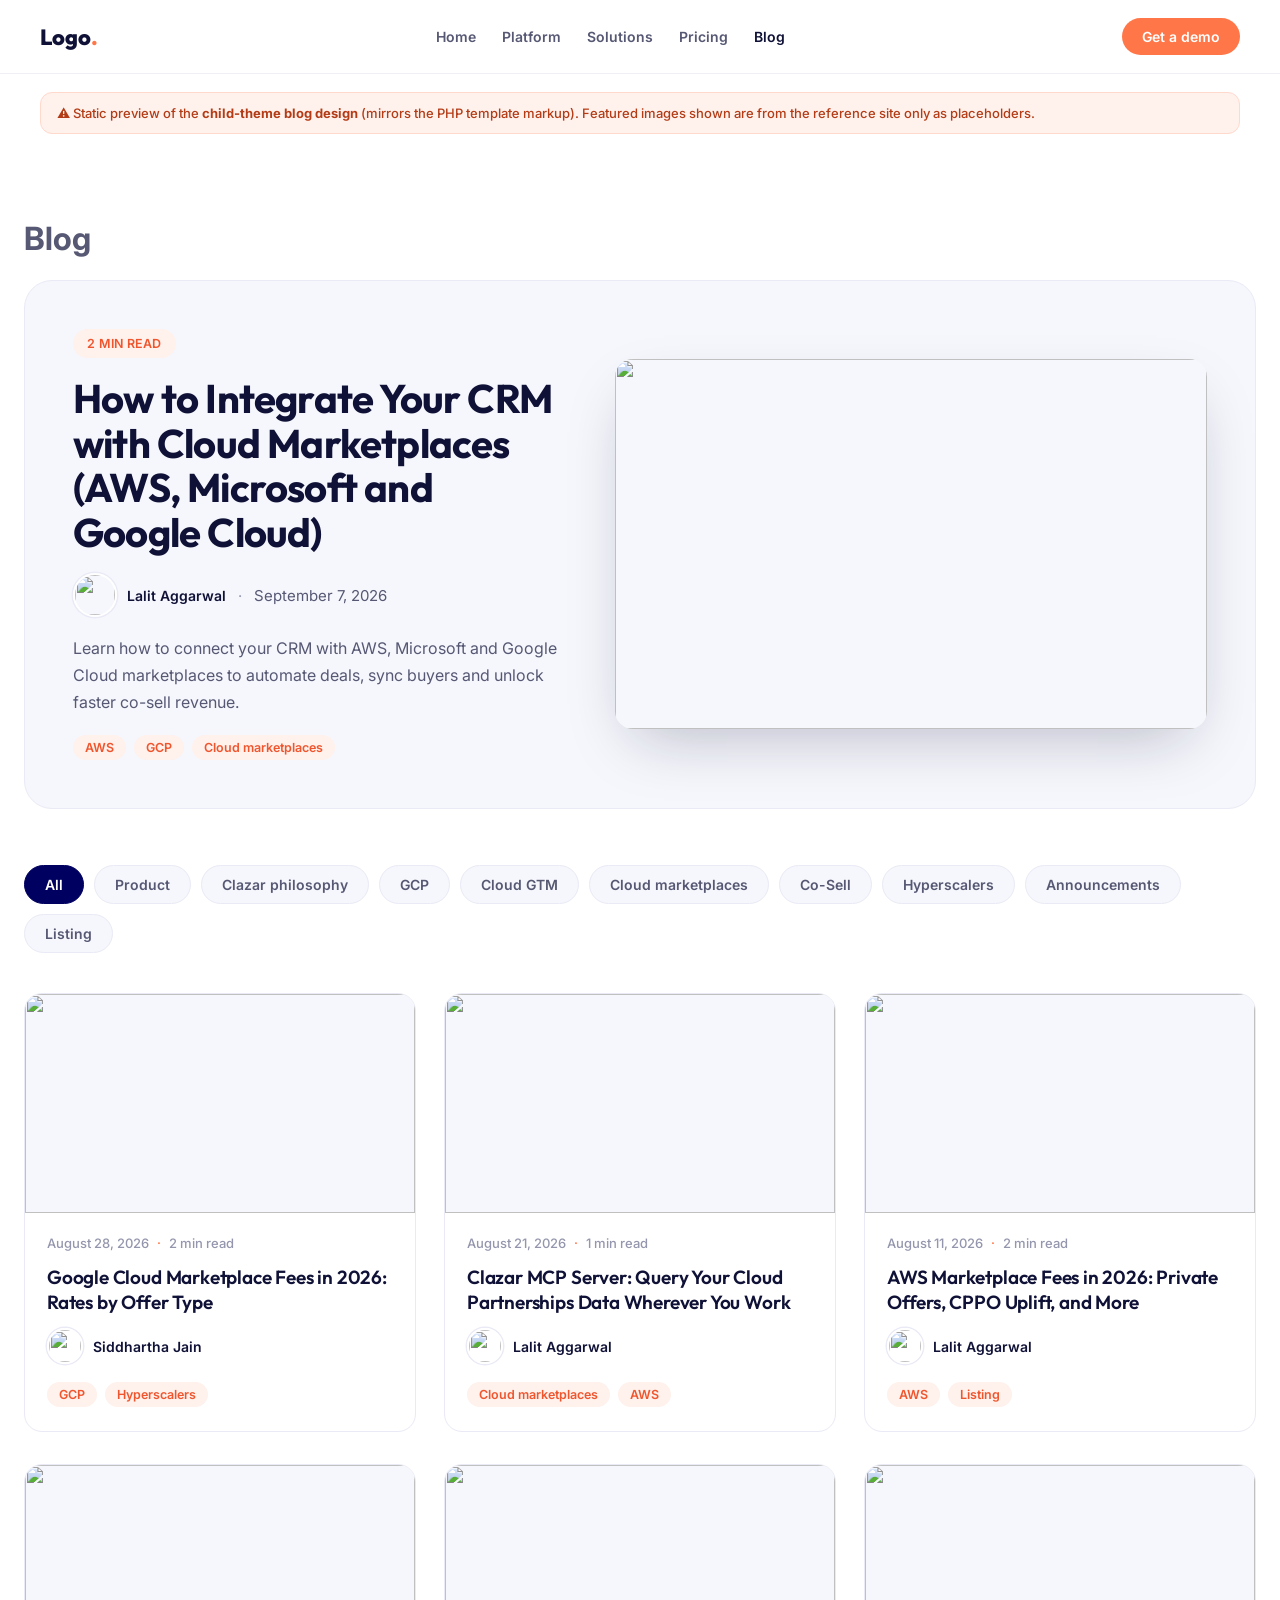
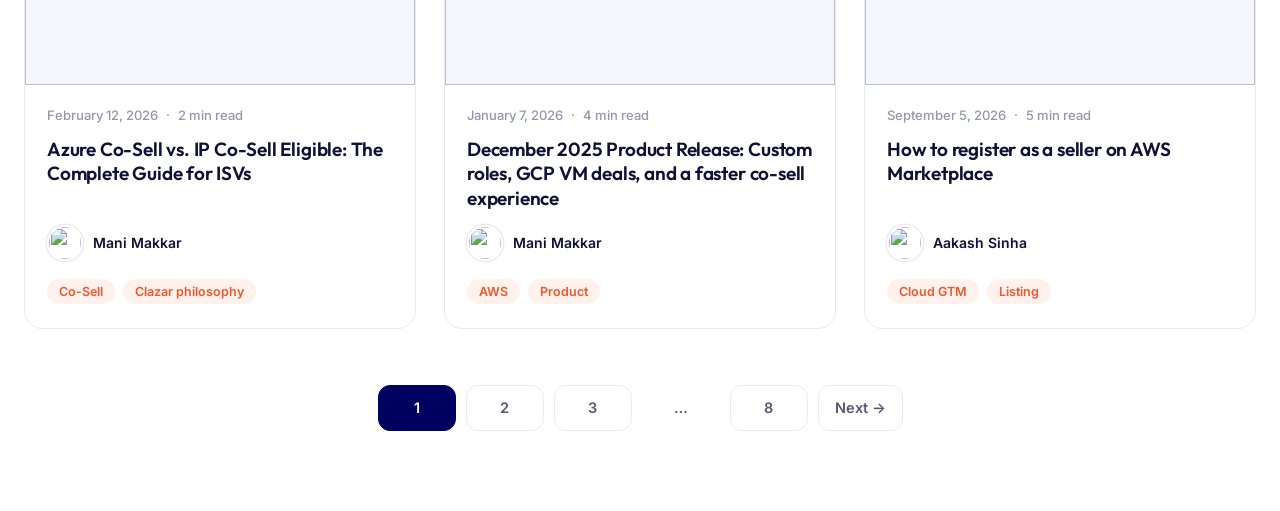
==== preview/index.html @ d749a146 "Add Clazar-style blog design to SiteOrigin Corp child theme - Rewrite index.php, archive.php, single" ====
<!DOCTYPE html>
<html lang="en">
<head>
<meta charset="UTF-8">
<meta name="viewport" content="width=device-width, initial-scale=1.0">
<title>Blog — Clazar-style design preview</title>
<link rel="preconnect" href="https://fonts.googleapis.com">
<link rel="preconnect" href="https://fonts.gstatic.com" crossorigin>
<link href="https://fonts.googleapis.com/css2?family=Inter:wght@400;500;600;700&family=Outfit:wght@500;600;700;800&display=swap" rel="stylesheet">
<link rel="stylesheet" href="../siteorigin-corp-child/style.css">
<style>
  /* Minimal demo shell (only for preview context — not part of the theme) */
  body { margin: 0; background: #fff; }
  .demo-nav {
    display: flex; align-items: center; justify-content: space-between;
    padding: 18px 40px; border-bottom: 1px solid #eef0f6;
  }
  .demo-logo { font-family: Outfit, sans-serif; font-weight: 800; font-size: 22px; color: #0f1136; }
  .demo-logo span { color: #ff7748; }
  .demo-nav ul { display: flex; gap: 26px; list-style: none; margin: 0; padding: 0; }
  .demo-nav a { color: #565874; text-decoration: none; font: 600 14px Inter, sans-serif; }
  .demo-cta {
    background: #ff7748; color: #fff !important; padding: 10px 20px; border-radius: 999px;
    font: 600 14px Inter, sans-serif; text-decoration: none;
  }
  .demo-note {
    margin: 18px 40px 0; padding: 12px 16px; background: #fff1ec; color: #b33c16;
    border: 1px solid #ffd9cc; border-radius: 12px; font: 500 13px Inter, sans-serif;
  }
</style>
</head>
<body>
  <nav class="demo-nav">
    <div class="demo-logo">Logo<span>.</span></div>
    <ul>
      <li><a href="#">Home</a></li>
      <li><a href="#">Platform</a></li>
      <li><a href="#">Solutions</a></li>
      <li><a href="#">Pricing</a></li>
      <li><a href="#" style="color:#0f1136">Blog</a></li>
    </ul>
    <a class="demo-cta" href="#">Get a demo</a>
  </nav>

  <div class="demo-note">
    ⚠️ Static preview of the <strong>child-theme blog design</strong> (mirrors the PHP template markup). Featured images shown are from the reference site only as placeholders.
  </div>

  <div class="clz-blog">
    <h1 class="screen-reader-text">Blog</h1>

    <!-- Featured hero (latest post) -->
    <section class="clz-hero">
      <div class="clz-hero-body">
        <span class="clz-kicker">2 min read</span>
        <h2 class="clz-hero-title"><a href="single.html">How to Integrate Your CRM with Cloud Marketplaces (AWS, Microsoft and Google Cloud)</a></h2>
        <div class="clz-hero-author">
          <span class="clz-author">
            <img class="clz-avatar" src="https://cdn.prod.website-files.com/64b0046c4185b2b2afecbd3d/6a7c61190384f9b9dbf8b2c8_Lalit%20Aggarwal.png" alt="">
            <span class="clz-author-name">Lalit Aggarwal</span>
          </span>
          <span class="clz-hero-sep">·</span>
          <span class="clz-hero-date">September 7, 2026</span>
        </div>
        <p class="clz-hero-excerpt">Learn how to connect your CRM with AWS, Microsoft and Google Cloud marketplaces to automate deals, sync buyers and unlock faster co-sell revenue.</p>
        <div class="clz-hero-tags">
          <a class="clz-tag" href="#">AWS</a>
          <a class="clz-tag" href="#">GCP</a>
          <a class="clz-tag" href="#">Cloud marketplaces</a>
        </div>
      </div>
      <a class="clz-hero-media" href="single.html" aria-hidden="true" tabindex="-1">
        <img class="clz-media-img" src="https://cdn.prod.website-files.com/64b0046c4185b2b2afecbd3d/6a9ec30537913f126d8514f0_Blog%20banner%202.png" alt="">
      </a>
    </section>

    <!-- Category filters -->
    <nav class="clz-filters">
      <a class="clz-filter is-active" href="#">All</a>
      <a class="clz-filter" href="#">Product</a>
      <a class="clz-filter" href="#">Clazar philosophy</a>
      <a class="clz-filter" href="#">GCP</a>
      <a class="clz-filter" href="#">Cloud GTM</a>
      <a class="clz-filter" href="#">Cloud marketplaces</a>
      <a class="clz-filter" href="#">Co-Sell</a>
      <a class="clz-filter" href="#">Hyperscalers</a>
      <a class="clz-filter" href="#">Announcements</a>
      <a class="clz-filter" href="#">Listing</a>
    </nav>

    <!-- Card grid -->
    <div class="clz-grid">
      <article class="clz-card">
        <a class="clz-card-media" href="single.html" aria-hidden="true" tabindex="-1">
          <img class="clz-media-img" src="https://cdn.prod.website-files.com/64b0046c4185b2b2afecbd3d/6a918db7ce9593ca2dbb8c24_Google%20Cloud%20Marketplace%20Fee.png" alt="">
        </a>
        <div class="clz-card-body">
          <div class="clz-card-meta"><span class="clz-card-date">August 28, 2026</span><span class="clz-card-dot">·</span><span class="clz-card-read">2 min read</span></div>
          <h3 class="clz-card-title"><a href="single.html">Google Cloud Marketplace Fees in 2026: Rates by Offer Type</a></h3>
          <div class="clz-card-foot">
            <span class="clz-author"><img class="clz-avatar" src="https://cdn.prod.website-files.com/64b0046c4185b2b2afecbd3d/6a7c64f26bb48ff7e44807dc_Siddhartha%20Jain.png" alt=""><span class="clz-author-name">Siddhartha Jain</span></span>
          </div>
          <div class="clz-card-tags"><a class="clz-tag" href="#">GCP</a><a class="clz-tag" href="#">Hyperscalers</a></div>
        </div>
      </article>

      <article class="clz-card">
        <a class="clz-card-media" href="single.html" aria-hidden="true" tabindex="-1">
          <img class="clz-media-img" src="https://cdn.prod.website-files.com/64b0046c4185b2b2afecbd3d/6a8847e47d1f93774d24f632_clazar-mcp-server-banner.png" alt="">
        </a>
        <div class="clz-card-body">
          <div class="clz-card-meta"><span class="clz-card-date">August 21, 2026</span><span class="clz-card-dot">·</span><span class="clz-card-read">1 min read</span></div>
          <h3 class="clz-card-title"><a href="single.html">Clazar MCP Server: Query Your Cloud Partnerships Data Wherever You Work</a></h3>
          <div class="clz-card-foot">
            <span class="clz-author"><img class="clz-avatar" src="https://cdn.prod.website-files.com/64b0046c4185b2b2afecbd3d/6a7c61190384f9b9dbf8b2c8_Lalit%20Aggarwal.png" alt=""><span class="clz-author-name">Lalit Aggarwal</span></span>
          </div>
          <div class="clz-card-tags"><a class="clz-tag" href="#">Cloud marketplaces</a><a class="clz-tag" href="#">AWS</a></div>
        </div>
      </article>

      <article class="clz-card">
        <a class="clz-card-media" href="single.html" aria-hidden="true" tabindex="-1">
          <img class="clz-media-img" src="https://cdn.prod.website-files.com/64b0046c4185b2b2afecbd3d/6a7b4bfbd7aebc3b820f2a26_AWS%20Marketplace%20%20Fees%20Explained.png" alt="">
        </a>
        <div class="clz-card-body">
          <div class="clz-card-meta"><span class="clz-card-date">August 11, 2026</span><span class="clz-card-dot">·</span><span class="clz-card-read">2 min read</span></div>
          <h3 class="clz-card-title"><a href="single.html">AWS Marketplace Fees in 2026: Private Offers, CPPO Uplift, and More</a></h3>
          <div class="clz-card-foot">
            <span class="clz-author"><img class="clz-avatar" src="https://cdn.prod.website-files.com/64b0046c4185b2b2afecbd3d/6a7c61190384f9b9dbf8b2c8_Lalit%20Aggarwal.png" alt=""><span class="clz-author-name">Lalit Aggarwal</span></span>
          </div>
          <div class="clz-card-tags"><a class="clz-tag" href="#">AWS</a><a class="clz-tag" href="#">Listing</a></div>
        </div>
      </article>

      <article class="clz-card">
        <a class="clz-card-media" href="single.html" aria-hidden="true" tabindex="-1">
          <img class="clz-media-img" src="https://cdn.prod.website-files.com/64b0046c4185b2b2afecbd3d/698da419260b9947634a6e87_Azure%20Co-Sell%20vs.%20IP%20Co-Sell%20Eligible_%20The%20Complete%20Guide%20for%20ISVs.png" alt="">
        </a>
        <div class="clz-card-body">
          <div class="clz-card-meta"><span class="clz-card-date">February 12, 2026</span><span class="clz-card-dot">·</span><span class="clz-card-read">2 min read</span></div>
          <h3 class="clz-card-title"><a href="single.html">Azure Co-Sell vs. IP Co-Sell Eligible: The Complete Guide for ISVs</a></h3>
          <div class="clz-card-foot">
            <span class="clz-author"><img class="clz-avatar" src="https://cdn.prod.website-files.com/64b0046c4185b2b2afecbd3d/67076a7bd09c5b388b7690b4_Mani.jpg" alt=""><span class="clz-author-name">Mani Makkar</span></span>
          </div>
          <div class="clz-card-tags"><a class="clz-tag" href="#">Co-Sell</a><a class="clz-tag" href="#">Clazar philosophy</a></div>
        </div>
      </article>

      <article class="clz-card">
        <a class="clz-card-media" href="single.html" aria-hidden="true" tabindex="-1">
          <img class="clz-media-img" src="https://cdn.prod.website-files.com/64b0046c4185b2b2afecbd3d/695e098f845c8973a20b6f30_December%202025%20Product%20Release.png" alt="">
        </a>
        <div class="clz-card-body">
          <div class="clz-card-meta"><span class="clz-card-date">January 7, 2026</span><span class="clz-card-dot">·</span><span class="clz-card-read">4 min read</span></div>
          <h3 class="clz-card-title"><a href="single.html">December 2025 Product Release: Custom roles, GCP VM deals, and a faster co-sell experience</a></h3>
          <div class="clz-card-foot">
            <span class="clz-author"><img class="clz-avatar" src="https://cdn.prod.website-files.com/64b0046c4185b2b2afecbd3d/67076a7bd09c5b388b7690b4_Mani.jpg" alt=""><span class="clz-author-name">Mani Makkar</span></span>
          </div>
          <div class="clz-card-tags"><a class="clz-tag" href="#">AWS</a><a class="clz-tag" href="#">Product</a></div>
        </div>
      </article>

      <article class="clz-card">
        <a class="clz-card-media" href="single.html" aria-hidden="true" tabindex="-1">
          <img class="clz-media-img" src="https://cdn.prod.website-files.com/64b0046c4185b2b2afecbd3d/6a918db7ce9593ca2dbb8c24_Google%20Cloud%20Marketplace%20Fee.png" alt="">
        </a>
        <div class="clz-card-body">
          <div class="clz-card-meta"><span class="clz-card-date">September 5, 2026</span><span class="clz-card-dot">·</span><span class="clz-card-read">5 min read</span></div>
          <h3 class="clz-card-title"><a href="single.html">How to register as a seller on AWS Marketplace</a></h3>
          <div class="clz-card-foot">
            <span class="clz-author"><img class="clz-avatar" src="https://cdn.prod.website-files.com/64b0046c4185b2b2afecbd3d/6604346f2a0cc676d642db4c_Mask%20group%20(3).png" alt=""><span class="clz-author-name">Aakash Sinha</span></span>
          </div>
          <div class="clz-card-tags"><a class="clz-tag" href="#">Cloud GTM</a><a class="clz-tag" href="#">Listing</a></div>
        </div>
      </article>
    </div>

    <!-- Pagination -->
    <div class="clz-pagination">
      <nav class="navigation pagination">
        <div class="nav-links">
          <span aria-current="page" class="page-numbers current">1</span>
          <a class="page-numbers" href="#">2</a>
          <a class="page-numbers" href="#">3</a>
          <span class="page-numbers dots">…</span>
          <a class="page-numbers" href="#">8</a>
          <a class="next page-numbers" href="#">Next →</a>
        </div>
      </nav>
    </div>
  </div>
</body>
</html>
---- siteorigin-corp-child/style.css ----
/*
Theme Name: SiteOrigin Corp Child
Theme URI: https://siteorigin.com/theme/corp/
Template: siteorigin-corp
Author: SiteOrigin
Author URI: https://siteorigin.com/
Description: A modern business theme from SiteOrigin. Corp is versatile and quick to customize. Fast loading and fully stocked with all the modern theme features you've come to expect and enjoy. Convert visitors to customers with effective layouts and beautifuly presented landing pages. Corp offers seamless integration with Page Builder by SiteOrigin, a custom WooCommerce design, five unique blog layouts and a stunning Jetpack Portfolio layout.
Tags: one-column,two-columns,left-sidebar,right-sidebar,grid-layout,custom-background,custom-colors,custom-menu,custom-logo,featured-images,footer-widgets,full-width-template,post-formats,rtl-language-support,sticky-post,theme-options,threaded-comments,translation-ready,blog,e-commerce
Version: 1.21.0
Updated: 2026-09-08

*/

/* ==========================================================================
   Clazar-style blog design — SiteOrigin Corp child theme
   Layout, colors & card sizing modelled on clazar.io/blog
   ========================================================================== */

:root {
	--clz-navy:        #000060;
	--clz-navy-soft:   #1a1a7a;
	--clz-ink:         #0f1136;
	--clz-body:        #565874;
	--clz-muted:       #9496ad;
	--clz-accent:      #ff7748;
	--clz-accent-2:    #f0562e;
	--clz-accent-soft: #fff1ec;
	--clz-line:        #e9eaf5;
	--clz-surface:     #f6f7fc;
	--clz-white:       #ffffff;
	--clz-radius:      18px;
	--clz-radius-sm:   12px;
	--clz-shadow:      0 10px 30px -12px rgba(15, 17, 54, 0.14);
	--clz-shadow-lg:   0 24px 60px -20px rgba(15, 17, 54, 0.28);
	--clz-font-head:   "Outfit", "Inter", -apple-system, BlinkMacSystemFont, "Segoe UI", sans-serif;
	--clz-font-body:   "Inter", -apple-system, BlinkMacSystemFont, "Segoe UI", sans-serif;
}

/* --------------------------------------------------------------------------
   1. Full-width blog area (Clazar blog has no sidebar)
   -------------------------------------------------------------------------- */

body.blog .content-area,
body.archive .content-area,
body.single-post .content-area,
body.blog .site-main,
body.archive .site-main,
body.single-post .site-main {
	width: 100% !important;
	max-width: 100% !important;
	float: none !important;
	margin-left: 0 !important;
	margin-right: 0 !important;
	padding-left: 0 !important;
	padding-right: 0 !important;
}

body.blog #content > .corp-container,
body.archive #content > .corp-container,
body.single-post #content > .corp-container {
	max-width: 1220px;
}

.clz-blog,
.clz-single {
	font-family: var(--clz-font-body);
	color: var(--clz-body);
	-webkit-font-smoothing: antialiased;
	padding: 64px 24px 80px;
}

.clz-blog a,
.clz-single a {
	text-decoration: none;
}

/* --------------------------------------------------------------------------
   2. Featured hero (latest post)
   -------------------------------------------------------------------------- */

.clz-hero {
	display: grid;
	grid-template-columns: minmax(0, 5fr) minmax(0, 6fr);
	gap: 48px;
	align-items: center;
	padding: 48px;
	background: var(--clz-surface);
	border: 1px solid var(--clz-line);
	border-radius: 28px;
	margin-bottom: 56px;
}

.clz-hero-body {
	display: flex;
	flex-direction: column;
	align-items: flex-start;
	gap: 18px;
}

.clz-kicker {
	display: inline-flex;
	align-items: center;
	padding: 7px 14px;
	font-size: 12.5px;
	font-weight: 600;
	letter-spacing: 0.02em;
	text-transform: uppercase;
	color: var(--clz-accent-2);
	background: var(--clz-accent-soft);
	border-radius: 999px;
}

.clz-hero-title {
	margin: 0;
	font-family: var(--clz-font-head);
	font-size: clamp(26px, 3.4vw, 40px);
	font-weight: 700;
	line-height: 1.12;
	letter-spacing: -0.02em;
}

.clz-hero-title a {
	color: var(--clz-ink);
	background-image: linear-gradient(var(--clz-accent), var(--clz-accent));
	background-repeat: no-repeat;
	background-size: 0% 3px;
	background-position: 0 100%;
	transition: background-size 0.35s ease, color 0.25s ease;
}

.clz-hero-title a:hover {
	color: var(--clz-ink);
	background-size: 100% 3px;
}

.clz-hero-author {
	display: flex;
	align-items: center;
	gap: 12px;
	font-size: 15px;
	color: var(--clz-body);
}

.clz-hero-sep {
	color: var(--clz-muted);
}

.clz-hero-excerpt {
	margin: 0;
	font-size: 16px;
	line-height: 1.7;
	color: var(--clz-body);
}

.clz-hero-tags,
.clz-card-tags,
.clz-post-tags {
	display: flex;
	flex-wrap: wrap;
	gap: 8px;
}

.clz-hero-media {
	display: block;
	position: relative;
	width: 100%;
	aspect-ratio: 16 / 10;
	border-radius: var(--clz-radius);
	overflow: hidden;
	box-shadow: var(--clz-shadow-lg);
}

.clz-hero-media img,
.clz-hero-media .clz-media-img {
	transition: transform 0.6s cubic-bezier(0.22, 1, 0.36, 1);
}

.clz-hero:hover .clz-hero-media img {
	transform: scale(1.04);
}

/* --------------------------------------------------------------------------
   3. Category filter pills
   -------------------------------------------------------------------------- */

.clz-filters {
	display: flex;
	flex-wrap: wrap;
	gap: 10px;
	margin-bottom: 40px;
}

.clz-filter {
	display: inline-flex;
	align-items: center;
	padding: 10px 20px;
	font-size: 14px;
	font-weight: 600;
	color: var(--clz-body);
	background: var(--clz-surface);
	border: 1px solid var(--clz-line);
	border-radius: 999px;
	transition: color 0.2s ease, background 0.2s ease, border-color 0.2s ease, transform 0.2s ease;
}

.clz-filter:hover {
	color: var(--clz-ink);
	border-color: #d7d9ea;
	transform: translateY(-1px);
}

.clz-filter.is-active {
	color: var(--clz-white);
	background: var(--clz-navy);
	border-color: var(--clz-navy);
}

/* --------------------------------------------------------------------------
   4. Card grid
   -------------------------------------------------------------------------- */

.clz-grid {
	display: grid;
	grid-template-columns: repeat(3, minmax(0, 1fr));
	gap: 32px 28px;
}

.clz-card {
	display: flex;
	flex-direction: column;
	background: var(--clz-white);
	border: 1px solid var(--clz-line);
	border-radius: var(--clz-radius);
	overflow: hidden;
	transition: transform 0.35s cubic-bezier(0.22, 1, 0.36, 1), box-shadow 0.35s ease, border-color 0.35s ease;
}

.clz-card:hover {
	transform: translateY(-6px);
	box-shadow: var(--clz-shadow-lg);
	border-color: transparent;
}

.clz-card-media {
	display: block;
	position: relative;
	width: 100%;
	aspect-ratio: 16 / 9;
	overflow: hidden;
	background: var(--clz-surface);
}

.clz-media-img,
.clz-card-media img {
	display: block;
	width: 100%;
	height: 100%;
	object-fit: cover;
	transition: transform 0.6s cubic-bezier(0.22, 1, 0.36, 1);
}

.clz-card:hover .clz-card-media img {
	transform: scale(1.05);
}

.clz-card-body {
	display: flex;
	flex-direction: column;
	align-items: flex-start;
	gap: 14px;
	padding: 22px 22px 24px;
	flex: 1;
}

.clz-card-meta {
	display: flex;
	align-items: center;
	gap: 8px;
	font-size: 13px;
	font-weight: 500;
	color: var(--clz-muted);
}

.clz-card-dot {
	color: var(--clz-accent);
}

.clz-card-title {
	margin: 0;
	font-family: var(--clz-font-head);
	font-size: 19px;
	font-weight: 600;
	line-height: 1.3;
	letter-spacing: -0.01em;
}

.clz-card-title a {
	color: var(--clz-ink);
	transition: color 0.2s ease;
}

.clz-card-title a:hover {
	color: var(--clz-accent-2);
}

.clz-card-foot {
	margin-top: auto;
}

.clz-card-tags {
	margin-top: 2px;
}

/* Author row */

.clz-author {
	display: inline-flex;
	align-items: center;
	gap: 10px;
}

.clz-avatar {
	width: 32px;
	height: 32px;
	border-radius: 50%;
	object-fit: cover;
	border: 2px solid var(--clz-white);
	box-shadow: 0 0 0 1.5px var(--clz-line);
}

.clz-hero-author .clz-avatar {
	width: 40px;
	height: 40px;
}

.clz-author-name {
	font-size: 14px;
	font-weight: 600;
	color: var(--clz-ink);
}

/* Category tag pill */

.clz-tag {
	display: inline-flex;
	align-items: center;
	padding: 5px 12px;
	font-size: 12.5px;
	font-weight: 600;
	color: var(--clz-accent-2);
	background: var(--clz-accent-soft);
	border-radius: 999px;
	transition: background 0.2s ease, color 0.2s ease;
}

.clz-tag:hover {
	background: var(--clz-accent);
	color: var(--clz-white);
}

/* --------------------------------------------------------------------------
   5. Archive header
   -------------------------------------------------------------------------- */

.clz-archive-head {
	margin-bottom: 36px;
}

.clz-archive-title {
	margin: 0 0 10px;
	font-family: var(--clz-font-head);
	font-size: clamp(30px, 4vw, 44px);
	font-weight: 700;
	line-height: 1.1;
	letter-spacing: -0.02em;
	color: var(--clz-ink);
}

.clz-archive-desc {
	margin: 0;
	max-width: 640px;
	font-size: 16px;
	line-height: 1.7;
	color: var(--clz-body);
}

/* --------------------------------------------------------------------------
   6. Pagination
   -------------------------------------------------------------------------- */

.clz-pagination {
	margin-top: 56px;
}

.clz-pagination .nav-links {
	display: flex;
	justify-content: center;
	gap: 10px;
}

.clz-pagination .page-numbers {
	display: inline-flex;
	align-items: center;
	justify-content: center;
	min-width: 44px;
	height: 44px;
	padding: 0 16px;
	font-size: 14.5px;
	font-weight: 600;
	color: var(--clz-body);
	background: var(--clz-white);
	border: 1px solid var(--clz-line);
	border-radius: 12px;
	transition: color 0.2s ease, background 0.2s ease, border-color 0.2s ease;
}

.clz-pagination .page-numbers:hover {
	color: var(--clz-ink);
	border-color: #d7d9ea;
}

.clz-pagination .page-numbers.current {
	color: var(--clz-white);
	background: var(--clz-navy);
	border-color: var(--clz-navy);
}

.clz-pagination .page-numbers.dots {
	border-color: transparent;
	background: transparent;
}

.clz-empty {
	padding: 48px 0;
	font-size: 16px;
}

/* --------------------------------------------------------------------------
   7. Single post
   -------------------------------------------------------------------------- */

.clz-single {
	max-width: 820px;
	margin: 0 auto;
}

.clz-back {
	display: inline-flex;
	align-items: center;
	gap: 8px;
	margin-bottom: 34px;
	font-size: 14.5px;
	font-weight: 600;
	color: var(--clz-body);
	transition: color 0.2s ease, transform 0.2s ease;
}

.clz-back:hover {
	color: var(--clz-accent-2);
	transform: translateX(-3px);
}

.clz-post-head {
	margin-bottom: 36px;
}

.clz-post-tags {
	margin-bottom: 20px;
}

.clz-post-title {
	margin: 0 0 22px;
	font-family: var(--clz-font-head);
	font-size: clamp(30px, 5vw, 52px);
	font-weight: 700;
	line-height: 1.08;
	letter-spacing: -0.025em;
	color: var(--clz-ink);
}

.clz-post-meta {
	display: flex;
	flex-wrap: wrap;
	align-items: center;
	gap: 12px;
	font-size: 15px;
	color: var(--clz-body);
}

.clz-post-meta .clz-avatar {
	width: 40px;
	height: 40px;
}

.clz-post-meta-sep {
	color: var(--clz-muted);
}

.clz-post-featured {
	margin: 0 0 44px;
}

.clz-post-featured img {
	display: block;
	width: 100%;
	height: auto;
	max-height: 520px;
	object-fit: cover;
	border-radius: var(--clz-radius);
	box-shadow: var(--clz-shadow-lg);
}

.clz-post-content {
	font-size: 17px;
	line-height: 1.85;
	color: #3c3d55;
}

.clz-post-content > * + * {
	margin-top: 1.4em;
}

.clz-post-content h2,
.clz-post-content h3,
.clz-post-content h4 {
	font-family: var(--clz-font-head);
	color: var(--clz-ink);
	letter-spacing: -0.01em;
	line-height: 1.25;
	margin-top: 1.8em;
}

.clz-post-content h2 { font-size: 28px; font-weight: 700; }
.clz-post-content h3 { font-size: 22px; font-weight: 600; }
.clz-post-content h4 { font-size: 18px; font-weight: 600; }

.clz-post-content a {
	color: var(--clz-accent-2);
	text-decoration: underline;
	text-underline-offset: 3px;
}

.clz-post-content a:hover {
	color: var(--clz-accent);
}

.clz-post-content img {
	max-width: 100%;
	height: auto;
	border-radius: var(--clz-radius-sm);
}

.clz-post-content blockquote {
	margin: 1.8em 0;
	padding: 4px 0 4px 24px;
	border-left: 3px solid var(--clz-accent);
	font-family: var(--clz-font-head);
	font-size: 20px;
	font-weight: 500;
	line-height: 1.5;
	color: var(--clz-ink);
}

.clz-post-content ul,
.clz-post-content ol {
	padding-left: 1.4em;
}

.clz-post-content li + li {
	margin-top: 0.4em;
}

.clz-post-content .wp-block-quote {
	border-left: 3px solid var(--clz-accent);
	padding-left: 24px;
}

/* --------------------------------------------------------------------------
   8. Related articles
   -------------------------------------------------------------------------- */

.clz-related {
	margin-top: 64px;
	padding-top: 48px;
	border-top: 1px solid var(--clz-line);
}

.clz-related-title {
	margin: 0 0 28px;
	font-family: var(--clz-font-head);
	font-size: 26px;
	font-weight: 700;
	letter-spacing: -0.01em;
	color: var(--clz-ink);
}

.clz-grid--related {
	grid-template-columns: repeat(3, minmax(0, 1fr));
}

/* --------------------------------------------------------------------------
   9. Post navigation, author box, comments (generic restyle)
   -------------------------------------------------------------------------- */

.clz-single .post-navigation {
	margin: 48px 0 0;
}

.clz-single .nav-links {
	display: flex;
	justify-content: space-between;
	gap: 16px;
}

.clz-single .nav-links a {
	font-weight: 600;
	color: var(--clz-ink);
}

.clz-single .nav-links a:hover {
	color: var(--clz-accent-2);
}

.clz-single .author-box {
	margin-top: 48px;
	padding: 28px;
	background: var(--clz-surface);
	border: 1px solid var(--clz-line);
	border-radius: var(--clz-radius);
}

.clz-single .author-box .author-avatar img {
	border-radius: 50%;
}

.clz-single .comments-area {
	margin-top: 56px;
}

.clz-single .comments-area .comment-reply-title,
.clz-single .comments-area .comments-title {
	font-family: var(--clz-font-head);
	color: var(--clz-ink);
}

/* --------------------------------------------------------------------------
   10. Placeholder (posts without a featured image)
   -------------------------------------------------------------------------- */

.clz-ph {
	display: block;
	position: absolute;
	inset: 0;
	width: 100%;
	height: 100%;
	background:
		radial-gradient(120% 120% at 20% 10%, rgba(255, 119, 72, 0.28), transparent 45%),
		radial-gradient(120% 120% at 90% 90%, rgba(26, 26, 122, 0.35), transparent 50%),
		linear-gradient(135deg, #0f1136 0%, #000060 55%, #1a1a7a 100%);
}

.clz-ph::after {
	content: "";
	position: absolute;
	inset: 0;
	margin: auto;
	width: 54px;
	height: 54px;
	border-radius: 14px;
	background: rgba(255, 255, 255, 0.14);
	-webkit-mask: url("data:image/svg+xml;utf8,<svg xmlns='http://www.w3.org/2000/svg' viewBox='0 0 24 24' fill='none' stroke='white' stroke-width='2'><rect x='3' y='3' width='18' height='18' rx='4'/><circle cx='9' cy='9' r='2'/><path d='M21 15l-5-5L5 21'/></svg>") center / contain no-repeat;
	mask: url("data:image/svg+xml;utf8,<svg xmlns='http://www.w3.org/2000/svg' viewBox='0 0 24 24' fill='none' stroke='white' stroke-width='2'><rect x='3' y='3' width='18' height='18' rx='4'/><circle cx='9' cy='9' r='2'/><path d='M21 15l-5-5L5 21'/></svg>") center / contain no-repeat;
}

/* --------------------------------------------------------------------------
   11. Responsive
   -------------------------------------------------------------------------- */

@media (max-width: 1024px) {
	.clz-grid,
	.clz-grid--related {
		grid-template-columns: repeat(2, minmax(0, 1fr));
	}

	.clz-hero {
		grid-template-columns: 1fr;
		gap: 28px;
		padding: 36px;
	}

	.clz-hero-media {
		order: -1;
		aspect-ratio: 16 / 9;
	}
}

@media (max-width: 640px) {
	.clz-blog,
	.clz-single {
		padding: 40px 18px 56px;
	}

	.clz-grid,
	.clz-grid--related {
		grid-template-columns: 1fr;
	}

	.clz-hero {
		padding: 22px;
		margin-bottom: 40px;
		border-radius: 20px;
	}

	.clz-hero-title {
		font-size: 26px;
	}

	.clz-card-title {
		font-size: 18px;
	}

	.clz-filters {
		gap: 8px;
	}

	.clz-filter {
		padding: 8px 16px;
		font-size: 13px;
	}

	.clz-post-content {
		font-size: 16px;
	}

	.clz-single .nav-links {
		flex-direction: column;
	}
}

/* --------------------------------------------------------------------------
   12. Motion preferences
   -------------------------------------------------------------------------- */

@media (prefers-reduced-motion: reduce) {
	.clz-hero,
	.clz-card,
	.clz-hero-media img,
	.clz-card-media img,
	.clz-back,
	.clz-filter,
	[data-aos] {
		transition: none !important;
		transform: none !important;
	}
}
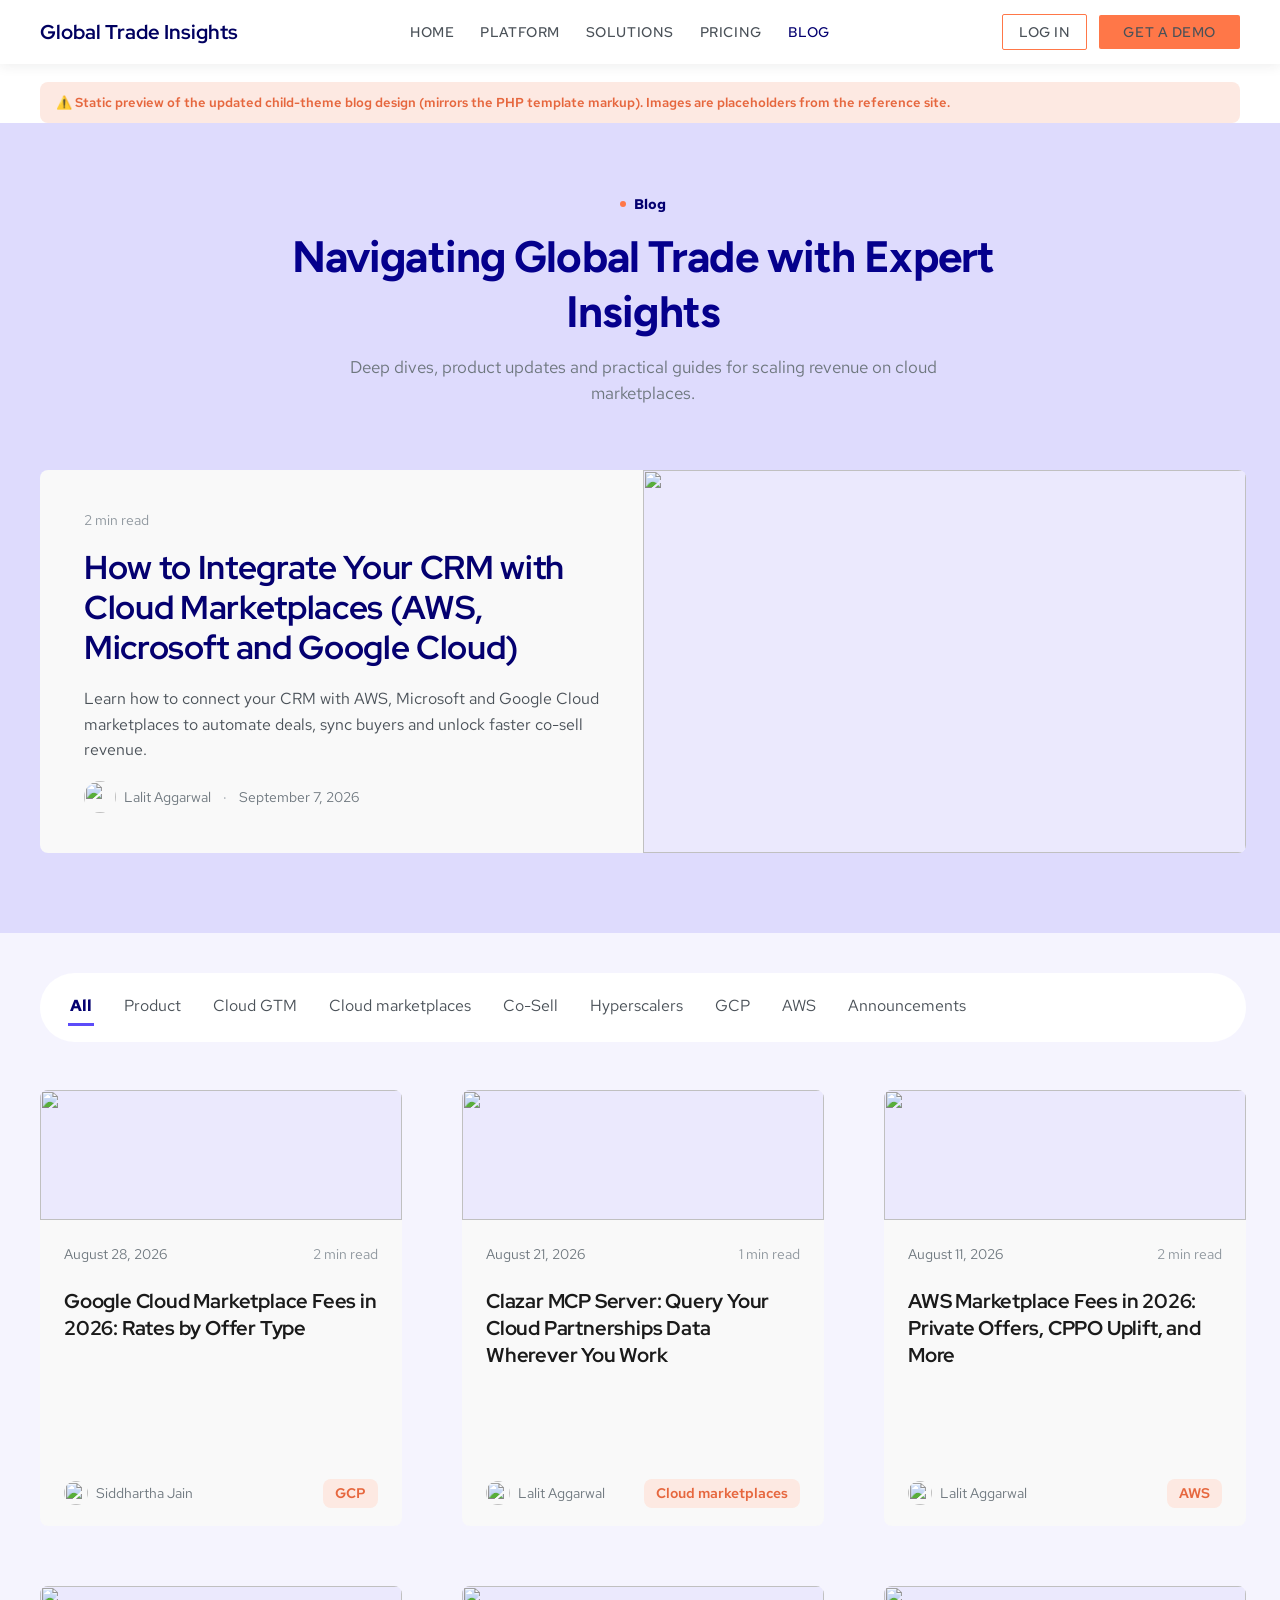
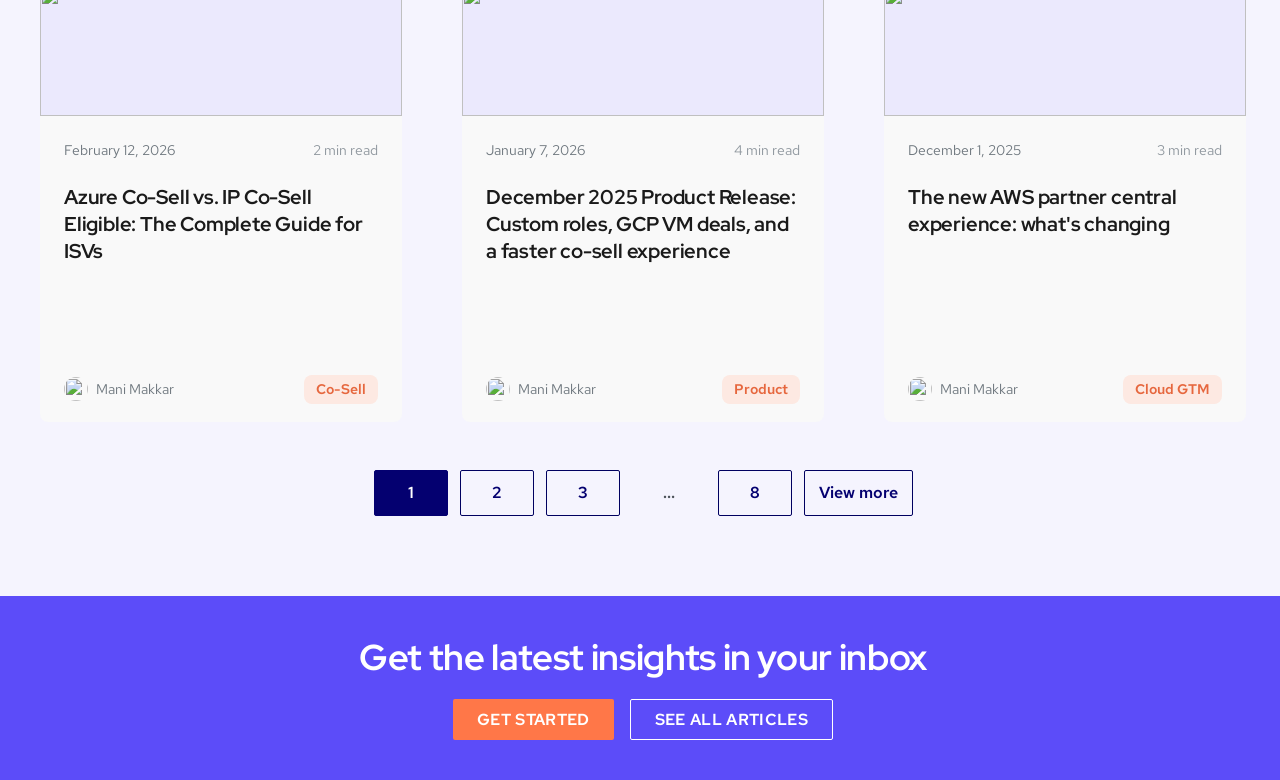
==== commit 0be4bce9: "Match Clazar.io/blog design exactly (fonts, colors, layout) Reverse-engineered clazar.io/blog produc" ====
--- a/preview/index.html
+++ b/preview/index.html
@@ -6,188 +6,209 @@
 <title>Blog — Clazar-style design preview</title>
 <link rel="preconnect" href="https://fonts.googleapis.com">
 <link rel="preconnect" href="https://fonts.gstatic.com" crossorigin>
-<link href="https://fonts.googleapis.com/css2?family=Inter:wght@400;500;600;700&family=Outfit:wght@500;600;700;800&display=swap" rel="stylesheet">
+<link href="https://fonts.googleapis.com/css2?family=Figtree:wght@600;700&family=Red+Hat+Display:wght@500;600;700&family=Red+Hat+Text:wght@400;600;700&display=swap" rel="stylesheet">
 <link rel="stylesheet" href="../siteorigin-corp-child/style.css">
 <style>
-  /* Minimal demo shell (only for preview context — not part of the theme) */
   body { margin: 0; background: #fff; }
+  /* Demo shell — not part of the theme */
   .demo-nav {
     display: flex; align-items: center; justify-content: space-between;
-    padding: 18px 40px; border-bottom: 1px solid #eef0f6;
+    padding: 14px 40px; background: #fff;
+    box-shadow: 0 2px 12px rgba(33,37,41,.08);
+    position: sticky; top: 0; z-index: 50;
   }
-  .demo-logo { font-family: Outfit, sans-serif; font-weight: 800; font-size: 22px; color: #0f1136; }
-  .demo-logo span { color: #ff7748; }
+  .demo-logo { font-family: 'Red Hat Display', sans-serif; font-weight: 700; font-size: 20px; color: #000060; }
   .demo-nav ul { display: flex; gap: 26px; list-style: none; margin: 0; padding: 0; }
-  .demo-nav a { color: #565874; text-decoration: none; font: 600 14px Inter, sans-serif; }
-  .demo-cta {
-    background: #ff7748; color: #fff !important; padding: 10px 20px; border-radius: 999px;
-    font: 600 14px Inter, sans-serif; text-decoration: none;
-  }
-  .demo-note {
-    margin: 18px 40px 0; padding: 12px 16px; background: #fff1ec; color: #b33c16;
-    border: 1px solid #ffd9cc; border-radius: 12px; font: 500 13px Inter, sans-serif;
-  }
+  .demo-nav a { color: #4a5158; text-decoration: none; font: 500 14px 'Red Hat Text', sans-serif; text-transform: uppercase; letter-spacing: .04em; }
+  .demo-login { color:#333; border:1px solid #ff7748; border-radius:2px; padding:8px 16px; font:600 16px 'Red Hat Text',sans-serif; text-transform:uppercase; }
+  .demo-cta { background:#ff7748; color:#fff; border-radius:2px; padding:8px 24px; font:600 16px 'Red Hat Text',sans-serif; text-transform:uppercase; letter-spacing:.02em; }
+  .demo-note { margin: 18px 40px 0; padding: 12px 16px; background:#fde9e2; color:#e6673e; border-radius:8px; font:600 13px 'Red Hat Text',sans-serif; }
 </style>
 </head>
 <body>
   <nav class="demo-nav">
-    <div class="demo-logo">Logo<span>.</span></div>
+    <div class="demo-logo">Global Trade Insights</div>
     <ul>
       <li><a href="#">Home</a></li>
       <li><a href="#">Platform</a></li>
       <li><a href="#">Solutions</a></li>
       <li><a href="#">Pricing</a></li>
-      <li><a href="#" style="color:#0f1136">Blog</a></li>
+      <li><a href="#" style="color:#040070">Blog</a></li>
     </ul>
-    <a class="demo-cta" href="#">Get a demo</a>
+    <span style="display:flex;gap:12px;align-items:center;">
+      <a class="demo-login" href="#">Log in</a>
+      <a class="demo-cta" href="#">Get a demo</a>
+    </span>
   </nav>
 
   <div class="demo-note">
-    ⚠️ Static preview of the <strong>child-theme blog design</strong> (mirrors the PHP template markup). Featured images shown are from the reference site only as placeholders.
+    ⚠️ Static preview of the updated child-theme blog design (mirrors the PHP template markup). Images are placeholders from the reference site.
   </div>
 
   <div class="clz-blog">
-    <h1 class="screen-reader-text">Blog</h1>
-
-    <!-- Featured hero (latest post) -->
-    <section class="clz-hero">
-      <div class="clz-hero-body">
-        <span class="clz-kicker">2 min read</span>
-        <h2 class="clz-hero-title"><a href="single.html">How to Integrate Your CRM with Cloud Marketplaces (AWS, Microsoft and Google Cloud)</a></h2>
-        <div class="clz-hero-author">
-          <span class="clz-author">
-            <img class="clz-avatar" src="https://cdn.prod.website-files.com/64b0046c4185b2b2afecbd3d/6a7c61190384f9b9dbf8b2c8_Lalit%20Aggarwal.png" alt="">
-            <span class="clz-author-name">Lalit Aggarwal</span>
-          </span>
-          <span class="clz-hero-sep">·</span>
-          <span class="clz-hero-date">September 7, 2026</span>
-        </div>
-        <p class="clz-hero-excerpt">Learn how to connect your CRM with AWS, Microsoft and Google Cloud marketplaces to automate deals, sync buyers and unlock faster co-sell revenue.</p>
-        <div class="clz-hero-tags">
-          <a class="clz-tag" href="#">AWS</a>
-          <a class="clz-tag" href="#">GCP</a>
-          <a class="clz-tag" href="#">Cloud marketplaces</a>
-        </div>
-      </div>
-      <a class="clz-hero-media" href="single.html" aria-hidden="true" tabindex="-1">
-        <img class="clz-media-img" src="https://cdn.prod.website-files.com/64b0046c4185b2b2afecbd3d/6a9ec30537913f126d8514f0_Blog%20banner%202.png" alt="">
-      </a>
-    </section>
-
-    <!-- Category filters -->
-    <nav class="clz-filters">
-      <a class="clz-filter is-active" href="#">All</a>
-      <a class="clz-filter" href="#">Product</a>
-      <a class="clz-filter" href="#">Clazar philosophy</a>
-      <a class="clz-filter" href="#">GCP</a>
-      <a class="clz-filter" href="#">Cloud GTM</a>
-      <a class="clz-filter" href="#">Cloud marketplaces</a>
-      <a class="clz-filter" href="#">Co-Sell</a>
-      <a class="clz-filter" href="#">Hyperscalers</a>
-      <a class="clz-filter" href="#">Announcements</a>
-      <a class="clz-filter" href="#">Listing</a>
-    </nav>
-
-    <!-- Card grid -->
-    <div class="clz-grid">
-      <article class="clz-card">
-        <a class="clz-card-media" href="single.html" aria-hidden="true" tabindex="-1">
-          <img class="clz-media-img" src="https://cdn.prod.website-files.com/64b0046c4185b2b2afecbd3d/6a918db7ce9593ca2dbb8c24_Google%20Cloud%20Marketplace%20Fee.png" alt="">
-        </a>
-        <div class="clz-card-body">
-          <div class="clz-card-meta"><span class="clz-card-date">August 28, 2026</span><span class="clz-card-dot">·</span><span class="clz-card-read">2 min read</span></div>
-          <h3 class="clz-card-title"><a href="single.html">Google Cloud Marketplace Fees in 2026: Rates by Offer Type</a></h3>
-          <div class="clz-card-foot">
-            <span class="clz-author"><img class="clz-avatar" src="https://cdn.prod.website-files.com/64b0046c4185b2b2afecbd3d/6a7c64f26bb48ff7e44807dc_Siddhartha%20Jain.png" alt=""><span class="clz-author-name">Siddhartha Jain</span></span>
+    <!-- 1. Section head (lavender) -->
+    <section class="clz-sechead" style="padding-top:72px;padding-bottom:64px;">
+      <div class="clz-container">
+        <div class="clz-sechead-inner">
+          <span class="clz-kicker">Blog</span>
+          <h1 class="clz-blog-title">Navigating Global Trade with Expert Insights</h1>
+          <p class="clz-blog-subtitle">Deep dives, product updates and practical guides for scaling revenue on cloud marketplaces.</p>
+        </div>
+      </div>
+    </section>
+
+    <!-- 2. Featured post (horizontal card) -->
+    <section class="clz-featured-section">
+      <div class="clz-container">
+        <article class="clz-featured">
+          <div class="clz-featured-body">
+            <span class="clz-featured-read">2 min read</span>
+            <h2 class="clz-featured-title"><a href="single.html">How to Integrate Your CRM with Cloud Marketplaces (AWS, Microsoft and Google Cloud)</a></h2>
+            <p class="clz-featured-excerpt">Learn how to connect your CRM with AWS, Microsoft and Google Cloud marketplaces to automate deals, sync buyers and unlock faster co-sell revenue.</p>
+            <div class="clz-featured-meta">
+              <span class="clz-author">
+                <img class="clz-avatar" src="https://cdn.prod.website-files.com/64b0046c4185b2b2afecbd3d/6a7c61190384f9b9dbf8b2c8_Lalit%20Aggarwal.png" alt="">
+                <span class="clz-author-name">Lalit Aggarwal</span>
+              </span>
+              <span class="clz-post-meta-sep">·</span>
+              <span>September 7, 2026</span>
+            </div>
           </div>
-          <div class="clz-card-tags"><a class="clz-tag" href="#">GCP</a><a class="clz-tag" href="#">Hyperscalers</a></div>
-        </div>
-      </article>
-
-      <article class="clz-card">
-        <a class="clz-card-media" href="single.html" aria-hidden="true" tabindex="-1">
-          <img class="clz-media-img" src="https://cdn.prod.website-files.com/64b0046c4185b2b2afecbd3d/6a8847e47d1f93774d24f632_clazar-mcp-server-banner.png" alt="">
-        </a>
-        <div class="clz-card-body">
-          <div class="clz-card-meta"><span class="clz-card-date">August 21, 2026</span><span class="clz-card-dot">·</span><span class="clz-card-read">1 min read</span></div>
-          <h3 class="clz-card-title"><a href="single.html">Clazar MCP Server: Query Your Cloud Partnerships Data Wherever You Work</a></h3>
-          <div class="clz-card-foot">
-            <span class="clz-author"><img class="clz-avatar" src="https://cdn.prod.website-files.com/64b0046c4185b2b2afecbd3d/6a7c61190384f9b9dbf8b2c8_Lalit%20Aggarwal.png" alt=""><span class="clz-author-name">Lalit Aggarwal</span></span>
+          <a class="clz-featured-media" href="single.html" aria-hidden="true" tabindex="-1">
+            <img src="https://cdn.prod.website-files.com/64b0046c4185b2b2afecbd3d/6a9ec30537913f126d8514f0_Blog%20banner%202.png" alt="">
+          </a>
+        </article>
+      </div>
+    </section>
+
+    <!-- 3. Cards section (light lavender) -->
+    <section class="clz-cards-section">
+      <div class="clz-container">
+        <nav class="clz-filters">
+          <a class="clz-filter is-active" href="#">All</a>
+          <a class="clz-filter" href="#">Product</a>
+          <a class="clz-filter" href="#">Cloud GTM</a>
+          <a class="clz-filter" href="#">Cloud marketplaces</a>
+          <a class="clz-filter" href="#">Co-Sell</a>
+          <a class="clz-filter" href="#">Hyperscalers</a>
+          <a class="clz-filter" href="#">GCP</a>
+          <a class="clz-filter" href="#">AWS</a>
+          <a class="clz-filter" href="#">Announcements</a>
+        </nav>
+
+        <div class="clz-grid">
+          <article class="clz-card">
+            <a class="clz-card-media" href="single.html" aria-hidden="true" tabindex="-1">
+              <img src="https://cdn.prod.website-files.com/64b0046c4185b2b2afecbd3d/6a918db7ce9593ca2dbb8c24_Google%20Cloud%20Marketplace%20Fee.png" alt="">
+            </a>
+            <div class="clz-card-body">
+              <div class="clz-card-meta"><span>August 28, 2026</span><span class="clz-card-read">2 min read</span></div>
+              <h3 class="clz-card-title"><a href="single.html">Google Cloud Marketplace Fees in 2026: Rates by Offer Type</a></h3>
+              <div class="clz-card-foot">
+                <span class="clz-author"><img class="clz-avatar" src="https://cdn.prod.website-files.com/64b0046c4185b2b2afecbd3d/6a7c64f26bb48ff7e44807dc_Siddhartha%20Jain.png" alt=""><span class="clz-author-name">Siddhartha Jain</span></span>
+                <div class="clz-card-tags"><a class="clz-tag" href="#">GCP</a></div>
+              </div>
+            </div>
+          </article>
+
+          <article class="clz-card">
+            <a class="clz-card-media" href="single.html" aria-hidden="true" tabindex="-1">
+              <img src="https://cdn.prod.website-files.com/64b0046c4185b2b2afecbd3d/6a8847e47d1f93774d24f632_clazar-mcp-server-banner.png" alt="">
+            </a>
+            <div class="clz-card-body">
+              <div class="clz-card-meta"><span>August 21, 2026</span><span class="clz-card-read">1 min read</span></div>
+              <h3 class="clz-card-title"><a href="single.html">Clazar MCP Server: Query Your Cloud Partnerships Data Wherever You Work</a></h3>
+              <div class="clz-card-foot">
+                <span class="clz-author"><img class="clz-avatar" src="https://cdn.prod.website-files.com/64b0046c4185b2b2afecbd3d/6a7c61190384f9b9dbf8b2c8_Lalit%20Aggarwal.png" alt=""><span class="clz-author-name">Lalit Aggarwal</span></span>
+                <div class="clz-card-tags"><a class="clz-tag" href="#">Cloud marketplaces</a></div>
+              </div>
+            </div>
+          </article>
+
+          <article class="clz-card">
+            <a class="clz-card-media" href="single.html" aria-hidden="true" tabindex="-1">
+              <img src="https://cdn.prod.website-files.com/64b0046c4185b2b2afecbd3d/6a7b4bfbd7aebc3b820f2a26_AWS%20Marketplace%20%20Fees%20Explained.png" alt="">
+            </a>
+            <div class="clz-card-body">
+              <div class="clz-card-meta"><span>August 11, 2026</span><span class="clz-card-read">2 min read</span></div>
+              <h3 class="clz-card-title"><a href="single.html">AWS Marketplace Fees in 2026: Private Offers, CPPO Uplift, and More</a></h3>
+              <div class="clz-card-foot">
+                <span class="clz-author"><img class="clz-avatar" src="https://cdn.prod.website-files.com/64b0046c4185b2b2afecbd3d/6a7c61190384f9b9dbf8b2c8_Lalit%20Aggarwal.png" alt=""><span class="clz-author-name">Lalit Aggarwal</span></span>
+                <div class="clz-card-tags"><a class="clz-tag" href="#">AWS</a></div>
+              </div>
+            </div>
+          </article>
+
+          <article class="clz-card">
+            <a class="clz-card-media" href="single.html" aria-hidden="true" tabindex="-1">
+              <img src="https://cdn.prod.website-files.com/64b0046c4185b2b2afecbd3d/698da419260b9947634a6e87_Azure%20Co-Sell%20vs.%20IP%20Co-Sell%20Eligible_%20The%20Complete%20Guide%20for%20ISVs.png" alt="">
+            </a>
+            <div class="clz-card-body">
+              <div class="clz-card-meta"><span>February 12, 2026</span><span class="clz-card-read">2 min read</span></div>
+              <h3 class="clz-card-title"><a href="single.html">Azure Co-Sell vs. IP Co-Sell Eligible: The Complete Guide for ISVs</a></h3>
+              <div class="clz-card-foot">
+                <span class="clz-author"><img class="clz-avatar" src="https://cdn.prod.website-files.com/64b0046c4185b2b2afecbd3d/67076a7bd09c5b388b7690b4_Mani.jpg" alt=""><span class="clz-author-name">Mani Makkar</span></span>
+                <div class="clz-card-tags"><a class="clz-tag" href="#">Co-Sell</a></div>
+              </div>
+            </div>
+          </article>
+
+          <article class="clz-card">
+            <a class="clz-card-media" href="single.html" aria-hidden="true" tabindex="-1">
+              <img src="https://cdn.prod.website-files.com/64b0046c4185b2b2afecbd3d/695e098f845c8973a20b6f30_December%202025%20Product%20Release.png" alt="">
+            </a>
+            <div class="clz-card-body">
+              <div class="clz-card-meta"><span>January 7, 2026</span><span class="clz-card-read">4 min read</span></div>
+              <h3 class="clz-card-title"><a href="single.html">December 2025 Product Release: Custom roles, GCP VM deals, and a faster co-sell experience</a></h3>
+              <div class="clz-card-foot">
+                <span class="clz-author"><img class="clz-avatar" src="https://cdn.prod.website-files.com/64b0046c4185b2b2afecbd3d/67076a7bd09c5b388b7690b4_Mani.jpg" alt=""><span class="clz-author-name">Mani Makkar</span></span>
+                <div class="clz-card-tags"><a class="clz-tag" href="#">Product</a></div>
+              </div>
+            </div>
+          </article>
+
+          <article class="clz-card">
+            <a class="clz-card-media" href="single.html" aria-hidden="true" tabindex="-1">
+              <img src="https://cdn.prod.website-files.com/64b0046c4185b2b2afecbd3d/692dd78427c1b3f7be88c897_What%20Is%20Changing%20and%20How%20Clazar%20Helps%20You%20Migrate%20for%20Free.jpg" alt="">
+            </a>
+            <div class="clz-card-body">
+              <div class="clz-card-meta"><span>December 1, 2025</span><span class="clz-card-read">3 min read</span></div>
+              <h3 class="clz-card-title"><a href="single.html">The new AWS partner central experience: what's changing</a></h3>
+              <div class="clz-card-foot">
+                <span class="clz-author"><img class="clz-avatar" src="https://cdn.prod.website-files.com/64b0046c4185b2b2afecbd3d/67076a7bd09c5b388b7690b4_Mani.jpg" alt=""><span class="clz-author-name">Mani Makkar</span></span>
+                <div class="clz-card-tags"><a class="clz-tag" href="#">Cloud GTM</a></div>
+              </div>
+            </div>
+          </article>
+        </div>
+
+        <div class="clz-pagination">
+          <nav class="navigation pagination">
+            <div class="nav-links">
+              <span aria-current="page" class="page-numbers current">1</span>
+              <a class="page-numbers" href="#">2</a>
+              <a class="page-numbers" href="#">3</a>
+              <span class="page-numbers dots">…</span>
+              <a class="page-numbers" href="#">8</a>
+              <a class="next page-numbers" href="#">View more</a>
+            </div>
+          </nav>
+        </div>
+      </div>
+    </section>
+
+    <!-- 4. Purple CTA -->
+    <section class="clz-cta">
+      <div class="clz-container">
+        <div class="clz-cta-inner">
+          <h2 class="clz-cta-title">Get the latest insights in your inbox</h2>
+          <div class="clz-cta-actions">
+            <a class="clz-btn clz-btn--orange" href="#">Get started</a>
+            <a class="clz-btn clz-btn--ghost" href="#">See all articles</a>
           </div>
-          <div class="clz-card-tags"><a class="clz-tag" href="#">Cloud marketplaces</a><a class="clz-tag" href="#">AWS</a></div>
-        </div>
-      </article>
-
-      <article class="clz-card">
-        <a class="clz-card-media" href="single.html" aria-hidden="true" tabindex="-1">
-          <img class="clz-media-img" src="https://cdn.prod.website-files.com/64b0046c4185b2b2afecbd3d/6a7b4bfbd7aebc3b820f2a26_AWS%20Marketplace%20%20Fees%20Explained.png" alt="">
-        </a>
-        <div class="clz-card-body">
-          <div class="clz-card-meta"><span class="clz-card-date">August 11, 2026</span><span class="clz-card-dot">·</span><span class="clz-card-read">2 min read</span></div>
-          <h3 class="clz-card-title"><a href="single.html">AWS Marketplace Fees in 2026: Private Offers, CPPO Uplift, and More</a></h3>
-          <div class="clz-card-foot">
-            <span class="clz-author"><img class="clz-avatar" src="https://cdn.prod.website-files.com/64b0046c4185b2b2afecbd3d/6a7c61190384f9b9dbf8b2c8_Lalit%20Aggarwal.png" alt=""><span class="clz-author-name">Lalit Aggarwal</span></span>
-          </div>
-          <div class="clz-card-tags"><a class="clz-tag" href="#">AWS</a><a class="clz-tag" href="#">Listing</a></div>
-        </div>
-      </article>
-
-      <article class="clz-card">
-        <a class="clz-card-media" href="single.html" aria-hidden="true" tabindex="-1">
-          <img class="clz-media-img" src="https://cdn.prod.website-files.com/64b0046c4185b2b2afecbd3d/698da419260b9947634a6e87_Azure%20Co-Sell%20vs.%20IP%20Co-Sell%20Eligible_%20The%20Complete%20Guide%20for%20ISVs.png" alt="">
-        </a>
-        <div class="clz-card-body">
-          <div class="clz-card-meta"><span class="clz-card-date">February 12, 2026</span><span class="clz-card-dot">·</span><span class="clz-card-read">2 min read</span></div>
-          <h3 class="clz-card-title"><a href="single.html">Azure Co-Sell vs. IP Co-Sell Eligible: The Complete Guide for ISVs</a></h3>
-          <div class="clz-card-foot">
-            <span class="clz-author"><img class="clz-avatar" src="https://cdn.prod.website-files.com/64b0046c4185b2b2afecbd3d/67076a7bd09c5b388b7690b4_Mani.jpg" alt=""><span class="clz-author-name">Mani Makkar</span></span>
-          </div>
-          <div class="clz-card-tags"><a class="clz-tag" href="#">Co-Sell</a><a class="clz-tag" href="#">Clazar philosophy</a></div>
-        </div>
-      </article>
-
-      <article class="clz-card">
-        <a class="clz-card-media" href="single.html" aria-hidden="true" tabindex="-1">
-          <img class="clz-media-img" src="https://cdn.prod.website-files.com/64b0046c4185b2b2afecbd3d/695e098f845c8973a20b6f30_December%202025%20Product%20Release.png" alt="">
-        </a>
-        <div class="clz-card-body">
-          <div class="clz-card-meta"><span class="clz-card-date">January 7, 2026</span><span class="clz-card-dot">·</span><span class="clz-card-read">4 min read</span></div>
-          <h3 class="clz-card-title"><a href="single.html">December 2025 Product Release: Custom roles, GCP VM deals, and a faster co-sell experience</a></h3>
-          <div class="clz-card-foot">
-            <span class="clz-author"><img class="clz-avatar" src="https://cdn.prod.website-files.com/64b0046c4185b2b2afecbd3d/67076a7bd09c5b388b7690b4_Mani.jpg" alt=""><span class="clz-author-name">Mani Makkar</span></span>
-          </div>
-          <div class="clz-card-tags"><a class="clz-tag" href="#">AWS</a><a class="clz-tag" href="#">Product</a></div>
-        </div>
-      </article>
-
-      <article class="clz-card">
-        <a class="clz-card-media" href="single.html" aria-hidden="true" tabindex="-1">
-          <img class="clz-media-img" src="https://cdn.prod.website-files.com/64b0046c4185b2b2afecbd3d/6a918db7ce9593ca2dbb8c24_Google%20Cloud%20Marketplace%20Fee.png" alt="">
-        </a>
-        <div class="clz-card-body">
-          <div class="clz-card-meta"><span class="clz-card-date">September 5, 2026</span><span class="clz-card-dot">·</span><span class="clz-card-read">5 min read</span></div>
-          <h3 class="clz-card-title"><a href="single.html">How to register as a seller on AWS Marketplace</a></h3>
-          <div class="clz-card-foot">
-            <span class="clz-author"><img class="clz-avatar" src="https://cdn.prod.website-files.com/64b0046c4185b2b2afecbd3d/6604346f2a0cc676d642db4c_Mask%20group%20(3).png" alt=""><span class="clz-author-name">Aakash Sinha</span></span>
-          </div>
-          <div class="clz-card-tags"><a class="clz-tag" href="#">Cloud GTM</a><a class="clz-tag" href="#">Listing</a></div>
-        </div>
-      </article>
-    </div>
-
-    <!-- Pagination -->
-    <div class="clz-pagination">
-      <nav class="navigation pagination">
-        <div class="nav-links">
-          <span aria-current="page" class="page-numbers current">1</span>
-          <a class="page-numbers" href="#">2</a>
-          <a class="page-numbers" href="#">3</a>
-          <span class="page-numbers dots">…</span>
-          <a class="page-numbers" href="#">8</a>
-          <a class="next page-numbers" href="#">Next →</a>
-        </div>
-      </nav>
-    </div>
+        </div>
+      </div>
+    </section>
   </div>
 </body>
 </html>
--- a/siteorigin-corp-child/style.css
+++ b/siteorigin-corp-child/style.css
@@ -13,32 +13,60 @@
 
 /* ==========================================================================
    Clazar-style blog design — SiteOrigin Corp child theme
-   Layout, colors & card sizing modelled on clazar.io/blog
+   Design system reverse-engineered from clazar.io/blog production CSS
+   (Red Hat Display / Red Hat Text, lavender sections, gray cards,
+    indigo headings, purple + orange accents).
    ========================================================================== */
 
 :root {
-	--clz-navy:        #000060;
-	--clz-navy-soft:   #1a1a7a;
-	--clz-ink:         #0f1136;
-	--clz-body:        #565874;
-	--clz-muted:       #9496ad;
-	--clz-accent:      #ff7748;
-	--clz-accent-2:    #f0562e;
-	--clz-accent-soft: #fff1ec;
-	--clz-line:        #e9eaf5;
-	--clz-surface:     #f6f7fc;
-	--clz-white:       #ffffff;
-	--clz-radius:      18px;
-	--clz-radius-sm:   12px;
-	--clz-shadow:      0 10px 30px -12px rgba(15, 17, 54, 0.14);
-	--clz-shadow-lg:   0 24px 60px -20px rgba(15, 17, 54, 0.28);
-	--clz-font-head:   "Outfit", "Inter", -apple-system, BlinkMacSystemFont, "Segoe UI", sans-serif;
-	--clz-font-body:   "Inter", -apple-system, BlinkMacSystemFont, "Segoe UI", sans-serif;
-}
-
-/* --------------------------------------------------------------------------
-   1. Full-width blog area (Clazar blog has no sidebar)
-   -------------------------------------------------------------------------- */
+	/* Brand */
+	--clz-indigo:    #040070;   /* primary heading color */
+	--clz-indigo-2:  #05008c;   /* hero heading */
+	--clz-navy:      #000060;   /* buttons / active states */
+	--clz-purple:    #5c4cf9;   /* purple accent */
+	--clz-purple-2:  #5a4df5;
+	--clz-purple-3:  #6867b8;
+	--clz-orange:    #ff7748;   /* CTA orange */
+	--clz-orange-2:  #e6673e;   /* active link / tag text */
+	--clz-orange-3:  #cc5936;   /* dark orange hover */
+	--clz-orange-soft:#fde9e2;  /* tag background */
+
+	/* Backgrounds */
+	--clz-lavender:   #dedbfd;  /* section head */
+	--clz-lavender-2: #f5f4fe;  /* cards section */
+	--clz-lavender-3: #ebe9fd;  /* suggested */
+	--clz-gray-bg:    #f8f8fd;  /* related / gray sections */
+	--clz-card-bg:    #f9f9f9;  /* card */
+	--clz-card-hover: #f2f2f2;
+
+	/* Text */
+	--clz-text:   #4a5158;  /* body gray */
+	--clz-muted:  #6e777e;
+	--clz-faint:  #8f979e;
+	--clz-black:  #1a1a1a;
+	--clz-white:  #ffffff;
+
+	/* Auxiliary */
+	--clz-teal:   #00b2d1;  /* back button */
+	--clz-blue:   #0080ff;  /* blue links */
+	--clz-yellow: #ffbd12;
+
+	/* Fonts */
+	--clz-font-head: "Red Hat Display", "Figtree", -apple-system, BlinkMacSystemFont, "Segoe UI", sans-serif;
+	--clz-font-hero: "Figtree", "Red Hat Display", -apple-system, BlinkMacSystemFont, "Segoe UI", sans-serif;
+	--clz-font-body: "Red Hat Text", -apple-system, BlinkMacSystemFont, "Segoe UI", sans-serif;
+
+	--clz-container: 1206px;
+	--clz-radius: 8px;
+}
+
+/* --------------------------------------------------------------------------
+   0. Full-width blog area
+   -------------------------------------------------------------------------- */
+
+html, body {
+	overflow-x: hidden;
+}
 
 body.blog .content-area,
 body.archive .content-area,
@@ -49,24 +77,40 @@
 	width: 100% !important;
 	max-width: 100% !important;
 	float: none !important;
-	margin-left: 0 !important;
-	margin-right: 0 !important;
-	padding-left: 0 !important;
-	padding-right: 0 !important;
+	margin: 0 !important;
+	padding: 0 !important;
 }
 
 body.blog #content > .corp-container,
 body.archive #content > .corp-container,
 body.single-post #content > .corp-container {
-	max-width: 1220px;
+	max-width: 100% !important;
+	width: 100% !important;
+	padding: 0 !important;
+	margin: 0 !important;
+}
+
+body.blog .site-content,
+body.archive .site-content,
+body.single-post .site-content {
+	padding: 0;
+}
+
+.clz-container {
+	width: 100%;
+	max-width: var(--clz-container);
+	margin-left: auto;
+	margin-right: auto;
+	padding-left: 40px;
+	padding-right: 40px;
 }
 
 .clz-blog,
 .clz-single {
 	font-family: var(--clz-font-body);
-	color: var(--clz-body);
+	color: var(--clz-text);
 	-webkit-font-smoothing: antialiased;
-	padding: 64px 24px 80px;
+	line-height: 150%;
 }
 
 .clz-blog a,
@@ -75,188 +119,226 @@
 }
 
 /* --------------------------------------------------------------------------
-   2. Featured hero (latest post)
-   -------------------------------------------------------------------------- */
-
-.clz-hero {
+   1. Section head (lavender)
+   -------------------------------------------------------------------------- */
+
+.clz-sechead {
+	background-color: var(--clz-lavender);
+	padding-top: 120px;
+	padding-bottom: 88px;
+	text-align: center;
+	overflow: visible;
+}
+
+.clz-sechead-inner {
+	display: flex;
+	flex-direction: column;
+	align-items: center;
+	gap: 16px;
+	max-width: 820px;
+	margin: 0 auto;
+}
+
+.clz-kicker {
+	display: inline-flex;
+	align-items: center;
+	gap: 8px;
+	color: var(--clz-indigo);
+	font-family: var(--clz-font-body);
+	font-size: 14px;
+	font-weight: 700;
+	line-height: 130%;
+}
+
+.clz-kicker::before {
+	content: "";
+	width: 6px;
+	height: 6px;
+	border-radius: 50%;
+	background-color: var(--clz-orange);
+}
+
+.clz-blog-title {
+	margin: 0;
+	color: var(--clz-indigo-2);
+	font-family: var(--clz-font-hero);
+	font-size: 44px;
+	font-weight: 700;
+	line-height: 125%;
+	letter-spacing: -0.02em;
+}
+
+.clz-blog-subtitle {
+	margin: 0;
+	max-width: 640px;
+	color: var(--clz-muted);
+	font-size: 17px;
+	line-height: 150%;
+}
+
+/* --------------------------------------------------------------------------
+   2. Featured post (horizontal card)
+   -------------------------------------------------------------------------- */
+
+.clz-featured-section {
+	background-color: var(--clz-lavender);
+	padding-bottom: 80px;
+}
+
+.clz-featured {
 	display: grid;
-	grid-template-columns: minmax(0, 5fr) minmax(0, 6fr);
-	gap: 48px;
-	align-items: center;
-	padding: 48px;
-	background: var(--clz-surface);
-	border: 1px solid var(--clz-line);
-	border-radius: 28px;
-	margin-bottom: 56px;
-}
-
-.clz-hero-body {
+	grid-template-columns: minmax(0, 1fr) minmax(0, 1fr);
+	background-color: var(--clz-card-bg);
+	border-radius: var(--clz-radius);
+	overflow: hidden;
+}
+
+.clz-featured-body {
 	display: flex;
 	flex-direction: column;
 	align-items: flex-start;
 	gap: 18px;
-}
-
-.clz-kicker {
-	display: inline-flex;
-	align-items: center;
-	padding: 7px 14px;
-	font-size: 12.5px;
-	font-weight: 600;
-	letter-spacing: 0.02em;
-	text-transform: uppercase;
-	color: var(--clz-accent-2);
-	background: var(--clz-accent-soft);
-	border-radius: 999px;
-}
-
-.clz-hero-title {
+	padding: 40px 44px;
+}
+
+.clz-featured-read {
+	color: var(--clz-faint);
+	font-size: 14px;
+	line-height: 20px;
+}
+
+.clz-featured-title {
 	margin: 0;
+	color: var(--clz-indigo);
 	font-family: var(--clz-font-head);
-	font-size: clamp(26px, 3.4vw, 40px);
-	font-weight: 700;
-	line-height: 1.12;
-	letter-spacing: -0.02em;
-}
-
-.clz-hero-title a {
-	color: var(--clz-ink);
-	background-image: linear-gradient(var(--clz-accent), var(--clz-accent));
-	background-repeat: no-repeat;
-	background-size: 0% 3px;
-	background-position: 0 100%;
-	transition: background-size 0.35s ease, color 0.25s ease;
-}
-
-.clz-hero-title a:hover {
-	color: var(--clz-ink);
-	background-size: 100% 3px;
-}
-
-.clz-hero-author {
-	display: flex;
+	font-size: clamp(24px, 2.6vw, 34px);
+	font-weight: 700;
+	line-height: 120%;
+	letter-spacing: -0.01em;
+}
+
+.clz-featured-title a {
+	color: inherit;
+}
+
+.clz-featured-title a:hover {
+	color: var(--clz-purple);
+}
+
+.clz-featured-meta {
+	display: flex;
+	flex-wrap: wrap;
 	align-items: center;
 	gap: 12px;
-	font-size: 15px;
-	color: var(--clz-body);
-}
-
-.clz-hero-sep {
+	margin-top: auto;
 	color: var(--clz-muted);
-}
-
-.clz-hero-excerpt {
+	font-size: 14px;
+	line-height: 20px;
+}
+
+.clz-featured-excerpt {
 	margin: 0;
+	color: var(--clz-text);
 	font-size: 16px;
-	line-height: 1.7;
-	color: var(--clz-body);
-}
-
-.clz-hero-tags,
-.clz-card-tags,
-.clz-post-tags {
-	display: flex;
-	flex-wrap: wrap;
-	gap: 8px;
-}
-
-.clz-hero-media {
+	line-height: 160%;
+}
+
+.clz-featured-media {
 	display: block;
 	position: relative;
+	min-height: 320px;
+	height: 100%;
+}
+
+.clz-featured-media img {
+	position: absolute;
+	inset: 0;
 	width: 100%;
-	aspect-ratio: 16 / 10;
-	border-radius: var(--clz-radius);
-	overflow: hidden;
-	box-shadow: var(--clz-shadow-lg);
-}
-
-.clz-hero-media img,
-.clz-hero-media .clz-media-img {
-	transition: transform 0.6s cubic-bezier(0.22, 1, 0.36, 1);
-}
-
-.clz-hero:hover .clz-hero-media img {
-	transform: scale(1.04);
-}
-
-/* --------------------------------------------------------------------------
-   3. Category filter pills
-   -------------------------------------------------------------------------- */
+	height: 100%;
+	object-fit: cover;
+}
+
+/* --------------------------------------------------------------------------
+   3. Cards section (light lavender)
+   -------------------------------------------------------------------------- */
+
+.clz-cards-section {
+	background-color: var(--clz-lavender-2);
+	padding-top: 40px;
+	padding-bottom: 80px;
+}
+
+/* Filter pill bar */
 
 .clz-filters {
 	display: flex;
 	flex-wrap: wrap;
-	gap: 10px;
-	margin-bottom: 40px;
+	align-items: center;
+	gap: 4px 28px;
+	background-color: var(--clz-white);
+	border-radius: 46px;
+	padding: 16px 28px;
+	margin-bottom: 48px;
 }
 
 .clz-filter {
-	display: inline-flex;
-	align-items: center;
-	padding: 10px 20px;
-	font-size: 14px;
-	font-weight: 600;
-	color: var(--clz-body);
-	background: var(--clz-surface);
-	border: 1px solid var(--clz-line);
-	border-radius: 999px;
-	transition: color 0.2s ease, background 0.2s ease, border-color 0.2s ease, transform 0.2s ease;
+	color: var(--clz-text);
+	font-family: var(--clz-font-body);
+	font-size: 16px;
+	font-weight: 400;
+	line-height: 22px;
+	padding: 6px 2px;
+	border-bottom: 3px solid transparent;
+	transition: color 0.2s ease, border-color 0.2s ease;
 }
 
 .clz-filter:hover {
-	color: var(--clz-ink);
-	border-color: #d7d9ea;
-	transform: translateY(-1px);
+	color: var(--clz-indigo);
 }
 
 .clz-filter.is-active {
-	color: var(--clz-white);
-	background: var(--clz-navy);
-	border-color: var(--clz-navy);
-}
-
-/* --------------------------------------------------------------------------
-   4. Card grid
-   -------------------------------------------------------------------------- */
+	color: var(--clz-indigo);
+	border-bottom-color: var(--clz-purple);
+	font-weight: 700;
+}
+
+/* Card grid */
 
 .clz-grid {
 	display: grid;
 	grid-template-columns: repeat(3, minmax(0, 1fr));
-	gap: 32px 28px;
+	gap: 60px;
 }
 
 .clz-card {
 	display: flex;
 	flex-direction: column;
-	background: var(--clz-white);
-	border: 1px solid var(--clz-line);
+	background-color: var(--clz-card-bg);
 	border-radius: var(--clz-radius);
 	overflow: hidden;
-	transition: transform 0.35s cubic-bezier(0.22, 1, 0.36, 1), box-shadow 0.35s ease, border-color 0.35s ease;
+	color: var(--clz-black);
+	transition: background-color 0.25s ease;
 }
 
 .clz-card:hover {
-	transform: translateY(-6px);
-	box-shadow: var(--clz-shadow-lg);
-	border-color: transparent;
+	background-color: var(--clz-card-hover);
 }
 
 .clz-card-media {
 	display: block;
 	position: relative;
 	width: 100%;
-	aspect-ratio: 16 / 9;
+	height: 216px; /* 13.5rem */
 	overflow: hidden;
-	background: var(--clz-surface);
-}
-
-.clz-media-img,
+	background-color: var(--clz-lavender-3);
+}
+
 .clz-card-media img {
 	display: block;
 	width: 100%;
 	height: 100%;
 	object-fit: cover;
-	transition: transform 0.6s cubic-bezier(0.22, 1, 0.36, 1);
+	transition: transform 0.5s cubic-bezier(0.22, 1, 0.36, 1);
 }
 
 .clz-card:hover .clz-card-media img {
@@ -266,49 +348,58 @@
 .clz-card-body {
 	display: flex;
 	flex-direction: column;
-	align-items: flex-start;
-	gap: 14px;
-	padding: 22px 22px 24px;
-	flex: 1;
+	align-items: stretch;
+	gap: 24px;
+	padding: 24px 24px 18px;
+	height: 100%;
 }
 
 .clz-card-meta {
 	display: flex;
-	align-items: center;
-	gap: 8px;
-	font-size: 13px;
-	font-weight: 500;
+	justify-content: space-between;
+	align-items: center;
+	gap: 12px;
 	color: var(--clz-muted);
-}
-
-.clz-card-dot {
-	color: var(--clz-accent);
+	font-size: 14px;
+	line-height: 20px;
+}
+
+.clz-card-read {
+	color: var(--clz-faint);
+	white-space: nowrap;
 }
 
 .clz-card-title {
 	margin: 0;
+	color: var(--clz-black);
 	font-family: var(--clz-font-head);
-	font-size: 19px;
-	font-weight: 600;
-	line-height: 1.3;
+	font-size: 20px;
+	font-weight: 700;
+	line-height: 135%;
 	letter-spacing: -0.01em;
 }
 
 .clz-card-title a {
-	color: var(--clz-ink);
-	transition: color 0.2s ease;
+	color: inherit;
 }
 
 .clz-card-title a:hover {
-	color: var(--clz-accent-2);
+	color: var(--clz-purple);
 }
 
 .clz-card-foot {
+	display: flex;
+	flex-wrap: wrap;
+	align-items: center;
+	justify-content: space-between;
+	gap: 10px;
 	margin-top: auto;
 }
 
 .clz-card-tags {
-	margin-top: 2px;
+	display: flex;
+	flex-wrap: wrap;
+	gap: 8px;
 }
 
 /* Author row */
@@ -316,335 +407,55 @@
 .clz-author {
 	display: inline-flex;
 	align-items: center;
-	gap: 10px;
+	gap: 8px;
 }
 
 .clz-avatar {
+	width: 24px;
+	height: 24px;
+	border-radius: 50%;
+	object-fit: cover;
+}
+
+.clz-author-name {
+	color: var(--clz-muted);
+	font-size: 14px;
+	font-weight: 400;
+	line-height: 20px;
+}
+
+.clz-featured-meta .clz-avatar {
 	width: 32px;
 	height: 32px;
-	border-radius: 50%;
-	object-fit: cover;
-	border: 2px solid var(--clz-white);
-	box-shadow: 0 0 0 1.5px var(--clz-line);
-}
-
-.clz-hero-author .clz-avatar {
-	width: 40px;
-	height: 40px;
-}
-
-.clz-author-name {
+}
+
+.clz-featured-meta .clz-author-name {
+	color: var(--clz-muted);
+	font-size: 14px;
+}
+
+/* Category tag pill (orange, Clazar style) */
+
+.clz-tag {
+	display: inline-flex;
+	align-items: center;
+	color: var(--clz-orange-2);
+	background-color: var(--clz-orange-soft);
+	border-radius: var(--clz-radius);
+	padding: 4px 12px;
 	font-size: 14px;
 	font-weight: 600;
-	color: var(--clz-ink);
-}
-
-/* Category tag pill */
-
-.clz-tag {
-	display: inline-flex;
-	align-items: center;
-	padding: 5px 12px;
-	font-size: 12.5px;
-	font-weight: 600;
-	color: var(--clz-accent-2);
-	background: var(--clz-accent-soft);
-	border-radius: 999px;
-	transition: background 0.2s ease, color 0.2s ease;
+	line-height: 150%;
+	transition: background-color 0.2s ease, color 0.2s ease;
 }
 
 .clz-tag:hover {
-	background: var(--clz-accent);
+	background-color: var(--clz-orange);
 	color: var(--clz-white);
 }
 
 /* --------------------------------------------------------------------------
-   5. Archive header
-   -------------------------------------------------------------------------- */
-
-.clz-archive-head {
-	margin-bottom: 36px;
-}
-
-.clz-archive-title {
-	margin: 0 0 10px;
-	font-family: var(--clz-font-head);
-	font-size: clamp(30px, 4vw, 44px);
-	font-weight: 700;
-	line-height: 1.1;
-	letter-spacing: -0.02em;
-	color: var(--clz-ink);
-}
-
-.clz-archive-desc {
-	margin: 0;
-	max-width: 640px;
-	font-size: 16px;
-	line-height: 1.7;
-	color: var(--clz-body);
-}
-
-/* --------------------------------------------------------------------------
-   6. Pagination
-   -------------------------------------------------------------------------- */
-
-.clz-pagination {
-	margin-top: 56px;
-}
-
-.clz-pagination .nav-links {
-	display: flex;
-	justify-content: center;
-	gap: 10px;
-}
-
-.clz-pagination .page-numbers {
-	display: inline-flex;
-	align-items: center;
-	justify-content: center;
-	min-width: 44px;
-	height: 44px;
-	padding: 0 16px;
-	font-size: 14.5px;
-	font-weight: 600;
-	color: var(--clz-body);
-	background: var(--clz-white);
-	border: 1px solid var(--clz-line);
-	border-radius: 12px;
-	transition: color 0.2s ease, background 0.2s ease, border-color 0.2s ease;
-}
-
-.clz-pagination .page-numbers:hover {
-	color: var(--clz-ink);
-	border-color: #d7d9ea;
-}
-
-.clz-pagination .page-numbers.current {
-	color: var(--clz-white);
-	background: var(--clz-navy);
-	border-color: var(--clz-navy);
-}
-
-.clz-pagination .page-numbers.dots {
-	border-color: transparent;
-	background: transparent;
-}
-
-.clz-empty {
-	padding: 48px 0;
-	font-size: 16px;
-}
-
-/* --------------------------------------------------------------------------
-   7. Single post
-   -------------------------------------------------------------------------- */
-
-.clz-single {
-	max-width: 820px;
-	margin: 0 auto;
-}
-
-.clz-back {
-	display: inline-flex;
-	align-items: center;
-	gap: 8px;
-	margin-bottom: 34px;
-	font-size: 14.5px;
-	font-weight: 600;
-	color: var(--clz-body);
-	transition: color 0.2s ease, transform 0.2s ease;
-}
-
-.clz-back:hover {
-	color: var(--clz-accent-2);
-	transform: translateX(-3px);
-}
-
-.clz-post-head {
-	margin-bottom: 36px;
-}
-
-.clz-post-tags {
-	margin-bottom: 20px;
-}
-
-.clz-post-title {
-	margin: 0 0 22px;
-	font-family: var(--clz-font-head);
-	font-size: clamp(30px, 5vw, 52px);
-	font-weight: 700;
-	line-height: 1.08;
-	letter-spacing: -0.025em;
-	color: var(--clz-ink);
-}
-
-.clz-post-meta {
-	display: flex;
-	flex-wrap: wrap;
-	align-items: center;
-	gap: 12px;
-	font-size: 15px;
-	color: var(--clz-body);
-}
-
-.clz-post-meta .clz-avatar {
-	width: 40px;
-	height: 40px;
-}
-
-.clz-post-meta-sep {
-	color: var(--clz-muted);
-}
-
-.clz-post-featured {
-	margin: 0 0 44px;
-}
-
-.clz-post-featured img {
-	display: block;
-	width: 100%;
-	height: auto;
-	max-height: 520px;
-	object-fit: cover;
-	border-radius: var(--clz-radius);
-	box-shadow: var(--clz-shadow-lg);
-}
-
-.clz-post-content {
-	font-size: 17px;
-	line-height: 1.85;
-	color: #3c3d55;
-}
-
-.clz-post-content > * + * {
-	margin-top: 1.4em;
-}
-
-.clz-post-content h2,
-.clz-post-content h3,
-.clz-post-content h4 {
-	font-family: var(--clz-font-head);
-	color: var(--clz-ink);
-	letter-spacing: -0.01em;
-	line-height: 1.25;
-	margin-top: 1.8em;
-}
-
-.clz-post-content h2 { font-size: 28px; font-weight: 700; }
-.clz-post-content h3 { font-size: 22px; font-weight: 600; }
-.clz-post-content h4 { font-size: 18px; font-weight: 600; }
-
-.clz-post-content a {
-	color: var(--clz-accent-2);
-	text-decoration: underline;
-	text-underline-offset: 3px;
-}
-
-.clz-post-content a:hover {
-	color: var(--clz-accent);
-}
-
-.clz-post-content img {
-	max-width: 100%;
-	height: auto;
-	border-radius: var(--clz-radius-sm);
-}
-
-.clz-post-content blockquote {
-	margin: 1.8em 0;
-	padding: 4px 0 4px 24px;
-	border-left: 3px solid var(--clz-accent);
-	font-family: var(--clz-font-head);
-	font-size: 20px;
-	font-weight: 500;
-	line-height: 1.5;
-	color: var(--clz-ink);
-}
-
-.clz-post-content ul,
-.clz-post-content ol {
-	padding-left: 1.4em;
-}
-
-.clz-post-content li + li {
-	margin-top: 0.4em;
-}
-
-.clz-post-content .wp-block-quote {
-	border-left: 3px solid var(--clz-accent);
-	padding-left: 24px;
-}
-
-/* --------------------------------------------------------------------------
-   8. Related articles
-   -------------------------------------------------------------------------- */
-
-.clz-related {
-	margin-top: 64px;
-	padding-top: 48px;
-	border-top: 1px solid var(--clz-line);
-}
-
-.clz-related-title {
-	margin: 0 0 28px;
-	font-family: var(--clz-font-head);
-	font-size: 26px;
-	font-weight: 700;
-	letter-spacing: -0.01em;
-	color: var(--clz-ink);
-}
-
-.clz-grid--related {
-	grid-template-columns: repeat(3, minmax(0, 1fr));
-}
-
-/* --------------------------------------------------------------------------
-   9. Post navigation, author box, comments (generic restyle)
-   -------------------------------------------------------------------------- */
-
-.clz-single .post-navigation {
-	margin: 48px 0 0;
-}
-
-.clz-single .nav-links {
-	display: flex;
-	justify-content: space-between;
-	gap: 16px;
-}
-
-.clz-single .nav-links a {
-	font-weight: 600;
-	color: var(--clz-ink);
-}
-
-.clz-single .nav-links a:hover {
-	color: var(--clz-accent-2);
-}
-
-.clz-single .author-box {
-	margin-top: 48px;
-	padding: 28px;
-	background: var(--clz-surface);
-	border: 1px solid var(--clz-line);
-	border-radius: var(--clz-radius);
-}
-
-.clz-single .author-box .author-avatar img {
-	border-radius: 50%;
-}
-
-.clz-single .comments-area {
-	margin-top: 56px;
-}
-
-.clz-single .comments-area .comment-reply-title,
-.clz-single .comments-area .comments-title {
-	font-family: var(--clz-font-head);
-	color: var(--clz-ink);
-}
-
-/* --------------------------------------------------------------------------
-   10. Placeholder (posts without a featured image)
+   3b. Placeholder (posts without a featured image)
    -------------------------------------------------------------------------- */
 
 .clz-ph {
@@ -654,100 +465,491 @@
 	width: 100%;
 	height: 100%;
 	background:
-		radial-gradient(120% 120% at 20% 10%, rgba(255, 119, 72, 0.28), transparent 45%),
-		radial-gradient(120% 120% at 90% 90%, rgba(26, 26, 122, 0.35), transparent 50%),
-		linear-gradient(135deg, #0f1136 0%, #000060 55%, #1a1a7a 100%);
-}
-
-.clz-ph::after {
-	content: "";
-	position: absolute;
-	inset: 0;
-	margin: auto;
-	width: 54px;
-	height: 54px;
-	border-radius: 14px;
-	background: rgba(255, 255, 255, 0.14);
-	-webkit-mask: url("data:image/svg+xml;utf8,<svg xmlns='http://www.w3.org/2000/svg' viewBox='0 0 24 24' fill='none' stroke='white' stroke-width='2'><rect x='3' y='3' width='18' height='18' rx='4'/><circle cx='9' cy='9' r='2'/><path d='M21 15l-5-5L5 21'/></svg>") center / contain no-repeat;
-	mask: url("data:image/svg+xml;utf8,<svg xmlns='http://www.w3.org/2000/svg' viewBox='0 0 24 24' fill='none' stroke='white' stroke-width='2'><rect x='3' y='3' width='18' height='18' rx='4'/><circle cx='9' cy='9' r='2'/><path d='M21 15l-5-5L5 21'/></svg>") center / contain no-repeat;
-}
-
-/* --------------------------------------------------------------------------
-   11. Responsive
+		radial-gradient(120% 120% at 20% 10%, rgba(255, 119, 72, 0.25), transparent 45%),
+		radial-gradient(120% 120% at 90% 90%, rgba(92, 76, 249, 0.30), transparent 50%),
+		linear-gradient(135deg, #040070 0%, #05008c 55%, #5c4cf9 100%);
+}
+
+.clz-card-media,
+.clz-featured-media {
+	background-color: var(--clz-lavender-3);
+}
+
+/* --------------------------------------------------------------------------
+   4. Pagination ("View more")
+   -------------------------------------------------------------------------- */
+
+.clz-pagination {
+	margin-top: 48px;
+	text-align: center;
+}
+
+.clz-pagination .nav-links {
+	display: flex;
+	justify-content: center;
+	align-items: center;
+	gap: 12px;
+}
+
+.clz-pagination .page-numbers {
+	display: inline-flex;
+	align-items: center;
+	justify-content: center;
+	min-width: 44px;
+	height: 44px;
+	padding: 0 14px;
+	color: var(--clz-indigo);
+	border: 1px solid var(--clz-navy);
+	border-radius: 2px;
+	font-size: 16px;
+	font-weight: 600;
+	line-height: 120%;
+	transition: background-color 0.2s ease, color 0.2s ease, transform 0.2s ease;
+}
+
+.clz-pagination .page-numbers:hover {
+	transform: scale(1.05);
+	background-color: var(--clz-indigo);
+	color: var(--clz-white);
+}
+
+.clz-pagination .page-numbers.current {
+	background-color: var(--clz-indigo);
+	color: var(--clz-white);
+	border-color: var(--clz-indigo);
+}
+
+.clz-pagination .page-numbers.dots {
+	border-color: transparent;
+	background: transparent;
+	color: var(--clz-text);
+}
+
+.clz-empty {
+	padding: 60px 0;
+	font-size: 16px;
+	text-align: center;
+	color: var(--clz-text);
+}
+
+/* --------------------------------------------------------------------------
+   5. Purple CTA band (blog)
+   -------------------------------------------------------------------------- */
+
+.clz-cta {
+	background-color: var(--clz-purple);
+	color: var(--clz-white);
+	padding-top: 40px;
+	padding-bottom: 40px;
+}
+
+.clz-cta-inner {
+	display: flex;
+	flex-direction: column;
+	align-items: center;
+	justify-content: center;
+	gap: 20px;
+	text-align: center;
+}
+
+.clz-cta-title {
+	margin: 0;
+	color: var(--clz-white);
+	font-family: var(--clz-font-head);
+	font-size: clamp(26px, 3vw, 36px);
+	font-weight: 700;
+	line-height: 120%;
+	letter-spacing: -0.01em;
+}
+
+.clz-cta-actions {
+	display: flex;
+	flex-wrap: wrap;
+	justify-content: center;
+	gap: 16px;
+}
+
+.clz-btn {
+	display: inline-flex;
+	align-items: center;
+	justify-content: center;
+	padding: 10px 24px;
+	border-radius: 2px;
+	font-family: var(--clz-font-body);
+	font-size: 16px;
+	font-weight: 600;
+	line-height: 120%;
+	letter-spacing: 0.02em;
+	text-transform: uppercase;
+	transition: transform 0.2s ease, background-color 0.2s ease, color 0.2s ease;
+}
+
+.clz-btn:hover {
+	transform: scale(1.05);
+}
+
+.clz-btn--orange {
+	background-color: var(--clz-orange);
+	color: var(--clz-white);
+}
+
+.clz-btn--orange:hover {
+	background-color: var(--clz-orange-3);
+}
+
+.clz-btn--ghost {
+	background-color: transparent;
+	color: var(--clz-white);
+	border: 1px solid var(--clz-white);
+}
+
+/* --------------------------------------------------------------------------
+   6. Archive header
+   -------------------------------------------------------------------------- */
+
+.clz-archive-head {
+	text-align: center;
+	margin-bottom: 40px;
+}
+
+.clz-archive-title {
+	margin: 0 0 12px;
+	color: var(--clz-indigo-2);
+	font-family: var(--clz-font-hero);
+	font-size: 44px;
+	font-weight: 700;
+	line-height: 125%;
+	letter-spacing: -0.02em;
+}
+
+.clz-archive-desc {
+	margin: 0 auto;
+	max-width: 640px;
+	color: var(--clz-muted);
+	font-size: 16px;
+	line-height: 150%;
+}
+
+/* --------------------------------------------------------------------------
+   7. Single post
+   -------------------------------------------------------------------------- */
+
+.clz-single-section {
+	background-color: var(--clz-white);
+	padding-top: 64px;
+	padding-bottom: 80px;
+}
+
+.clz-single {
+	max-width: 760px;
+	margin: 0 auto;
+}
+
+.clz-back {
+	display: inline-block;
+	color: var(--clz-teal);
+	font-family: var(--clz-font-body);
+	font-size: 16px;
+	font-weight: 600;
+	line-height: 150%;
+	margin-bottom: 32px;
+	letter-spacing: -0.01em;
+	transition: color 0.2s ease;
+}
+
+.clz-back:hover {
+	color: var(--clz-indigo);
+}
+
+.clz-post-head {
+	margin-bottom: 40px;
+}
+
+.clz-post-tags {
+	display: flex;
+	flex-wrap: wrap;
+	gap: 10px;
+	margin-bottom: 22px;
+}
+
+.clz-post-title {
+	margin: 0 0 24px;
+	color: var(--clz-indigo);
+	font-family: var(--clz-font-head);
+	font-size: clamp(30px, 4.4vw, 46px);
+	font-weight: 700;
+	line-height: 115%;
+	letter-spacing: -0.02em;
+}
+
+.clz-post-meta {
+	display: flex;
+	flex-wrap: wrap;
+	align-items: center;
+	gap: 12px;
+	color: var(--clz-muted);
+	font-size: 15px;
+	line-height: 22px;
+}
+
+.clz-post-meta .clz-avatar {
+	width: 40px;
+	height: 40px;
+}
+
+.clz-post-meta-sep {
+	color: var(--clz-faint);
+}
+
+.clz-post-featured {
+	margin: 0 0 44px;
+}
+
+.clz-post-featured img {
+	display: block;
+	width: 100%;
+	height: auto;
+	border-radius: var(--clz-radius);
+}
+
+.clz-post-content {
+	color: var(--clz-text);
+	font-family: var(--clz-font-body);
+	font-size: 18px;
+	line-height: 150%;
+}
+
+.clz-post-content p {
+	margin: 0 0 24px;
+}
+
+.clz-post-content h2 {
+	color: var(--clz-indigo);
+	font-family: var(--clz-font-head);
+	font-size: 32px;
+	font-weight: 700;
+	line-height: 120%;
+	margin: 40px 0 24px;
+	letter-spacing: -0.01em;
+}
+
+.clz-post-content h3 {
+	color: var(--clz-text);
+	font-family: var(--clz-font-head);
+	font-size: 22px;
+	font-weight: 500;
+	line-height: 120%;
+	margin: 40px 0 24px;
+}
+
+.clz-post-content h4 {
+	color: var(--clz-indigo);
+	font-family: var(--clz-font-head);
+	font-size: 18px;
+	font-weight: 700;
+	margin: 28px 0 8px;
+}
+
+.clz-post-content a {
+	color: var(--clz-black);
+	text-decoration: underline;
+}
+
+.clz-post-content a:hover {
+	color: var(--clz-purple);
+}
+
+.clz-post-content blockquote,
+.clz-post-content .wp-block-quote {
+	color: var(--clz-indigo);
+	border-left: 4px solid var(--clz-orange);
+	margin: 24px 0;
+	padding: 0 0 0 16px;
+	font-weight: 600;
+}
+
+.clz-post-content blockquote p {
+	color: var(--clz-indigo);
+}
+
+.clz-post-content ul,
+.clz-post-content ol {
+	padding-left: 24px;
+	margin: 12px 0 24px;
+	font-size: 18px;
+	line-height: 26px;
+}
+
+.clz-post-content li {
+	margin-bottom: 6px;
+}
+
+.clz-post-content figure,
+.clz-post-content img {
+	max-width: 100%;
+	height: auto;
+	border-radius: var(--clz-radius);
+	margin-top: 40px;
+	margin-bottom: 40px;
+}
+
+.clz-post-content figcaption {
+	color: var(--clz-text);
+	font-size: 14px;
+	line-height: 22px;
+	margin-top: 8px;
+}
+
+/* --------------------------------------------------------------------------
+   8. Related posts
+   -------------------------------------------------------------------------- */
+
+.clz-related-section {
+	background-color: var(--clz-gray-bg);
+	padding-top: 72px;
+	padding-bottom: 72px;
+}
+
+.clz-related-title {
+	margin: 0 0 32px;
+	color: var(--clz-indigo);
+	font-family: var(--clz-font-head);
+	font-size: 30px;
+	font-weight: 700;
+	line-height: 120%;
+	letter-spacing: -0.01em;
+	text-align: center;
+}
+
+.clz-grid--related {
+	grid-template-columns: repeat(3, minmax(0, 1fr));
+	gap: 48px;
+}
+
+/* --------------------------------------------------------------------------
+   9. Post navigation / author box / comments (gentle restyle)
+   -------------------------------------------------------------------------- */
+
+.clz-single .post-navigation {
+	margin-top: 56px;
+}
+
+.clz-single .nav-links {
+	display: flex;
+	justify-content: space-between;
+	gap: 16px;
+}
+
+.clz-single .nav-links a {
+	color: var(--clz-indigo);
+	font-weight: 600;
+}
+
+.clz-single .nav-links a:hover {
+	color: var(--clz-purple);
+}
+
+.clz-single .author-box {
+	margin-top: 56px;
+	padding: 28px;
+	background: var(--clz-card-bg);
+	border-radius: var(--clz-radius);
+}
+
+.clz-single .author-box .author-avatar img {
+	border-radius: 50%;
+}
+
+.clz-single .comments-area {
+	margin-top: 56px;
+}
+
+.clz-single .comments-area .comment-reply-title,
+.clz-single .comments-area .comments-title {
+	font-family: var(--clz-font-head);
+	color: var(--clz-indigo);
+}
+
+/* --------------------------------------------------------------------------
+   10. Responsive
    -------------------------------------------------------------------------- */
 
 @media (max-width: 1024px) {
 	.clz-grid,
 	.clz-grid--related {
 		grid-template-columns: repeat(2, minmax(0, 1fr));
-	}
-
-	.clz-hero {
+		gap: 32px;
+	}
+
+	.clz-featured {
 		grid-template-columns: 1fr;
-		gap: 28px;
-		padding: 36px;
-	}
-
-	.clz-hero-media {
-		order: -1;
-		aspect-ratio: 16 / 9;
+	}
+
+	.clz-featured-body {
+		order: 1;
+	}
+
+	.clz-featured-media {
+		min-height: 260px;
+		order: 0;
 	}
 }
 
 @media (max-width: 640px) {
-	.clz-blog,
-	.clz-single {
-		padding: 40px 18px 56px;
+	.clz-container {
+		padding-left: 20px;
+		padding-right: 20px;
+	}
+
+	.clz-sechead {
+		padding-top: 80px;
+		padding-bottom: 60px;
+	}
+
+	.clz-blog-title,
+	.clz-archive-title {
+		font-size: 32px;
 	}
 
 	.clz-grid,
 	.clz-grid--related {
 		grid-template-columns: 1fr;
-	}
-
-	.clz-hero {
-		padding: 22px;
-		margin-bottom: 40px;
-		border-radius: 20px;
-	}
-
-	.clz-hero-title {
-		font-size: 26px;
-	}
-
-	.clz-card-title {
-		font-size: 18px;
+		gap: 24px;
+	}
+
+	.clz-featured-body {
+		padding: 24px;
+	}
+
+	.clz-featured-media {
+		min-height: 220px;
+	}
+
+	.clz-card-media {
+		height: 200px;
 	}
 
 	.clz-filters {
-		gap: 8px;
-	}
-
-	.clz-filter {
-		padding: 8px 16px;
-		font-size: 13px;
+		border-radius: 24px;
+		gap: 2px 20px;
+		padding: 14px 18px;
 	}
 
 	.clz-post-content {
 		font-size: 16px;
 	}
 
-	.clz-single .nav-links {
-		flex-direction: column;
-	}
-}
-
-/* --------------------------------------------------------------------------
-   12. Motion preferences
-   -------------------------------------------------------------------------- */
+	.clz-post-content h2 {
+		font-size: 26px;
+	}
+}
 
 @media (prefers-reduced-motion: reduce) {
-	.clz-hero,
 	.clz-card,
-	.clz-hero-media img,
 	.clz-card-media img,
+	.clz-filter,
+	.clz-btn,
 	.clz-back,
-	.clz-filter,
 	[data-aos] {
 		transition: none !important;
 		transform: none !important;
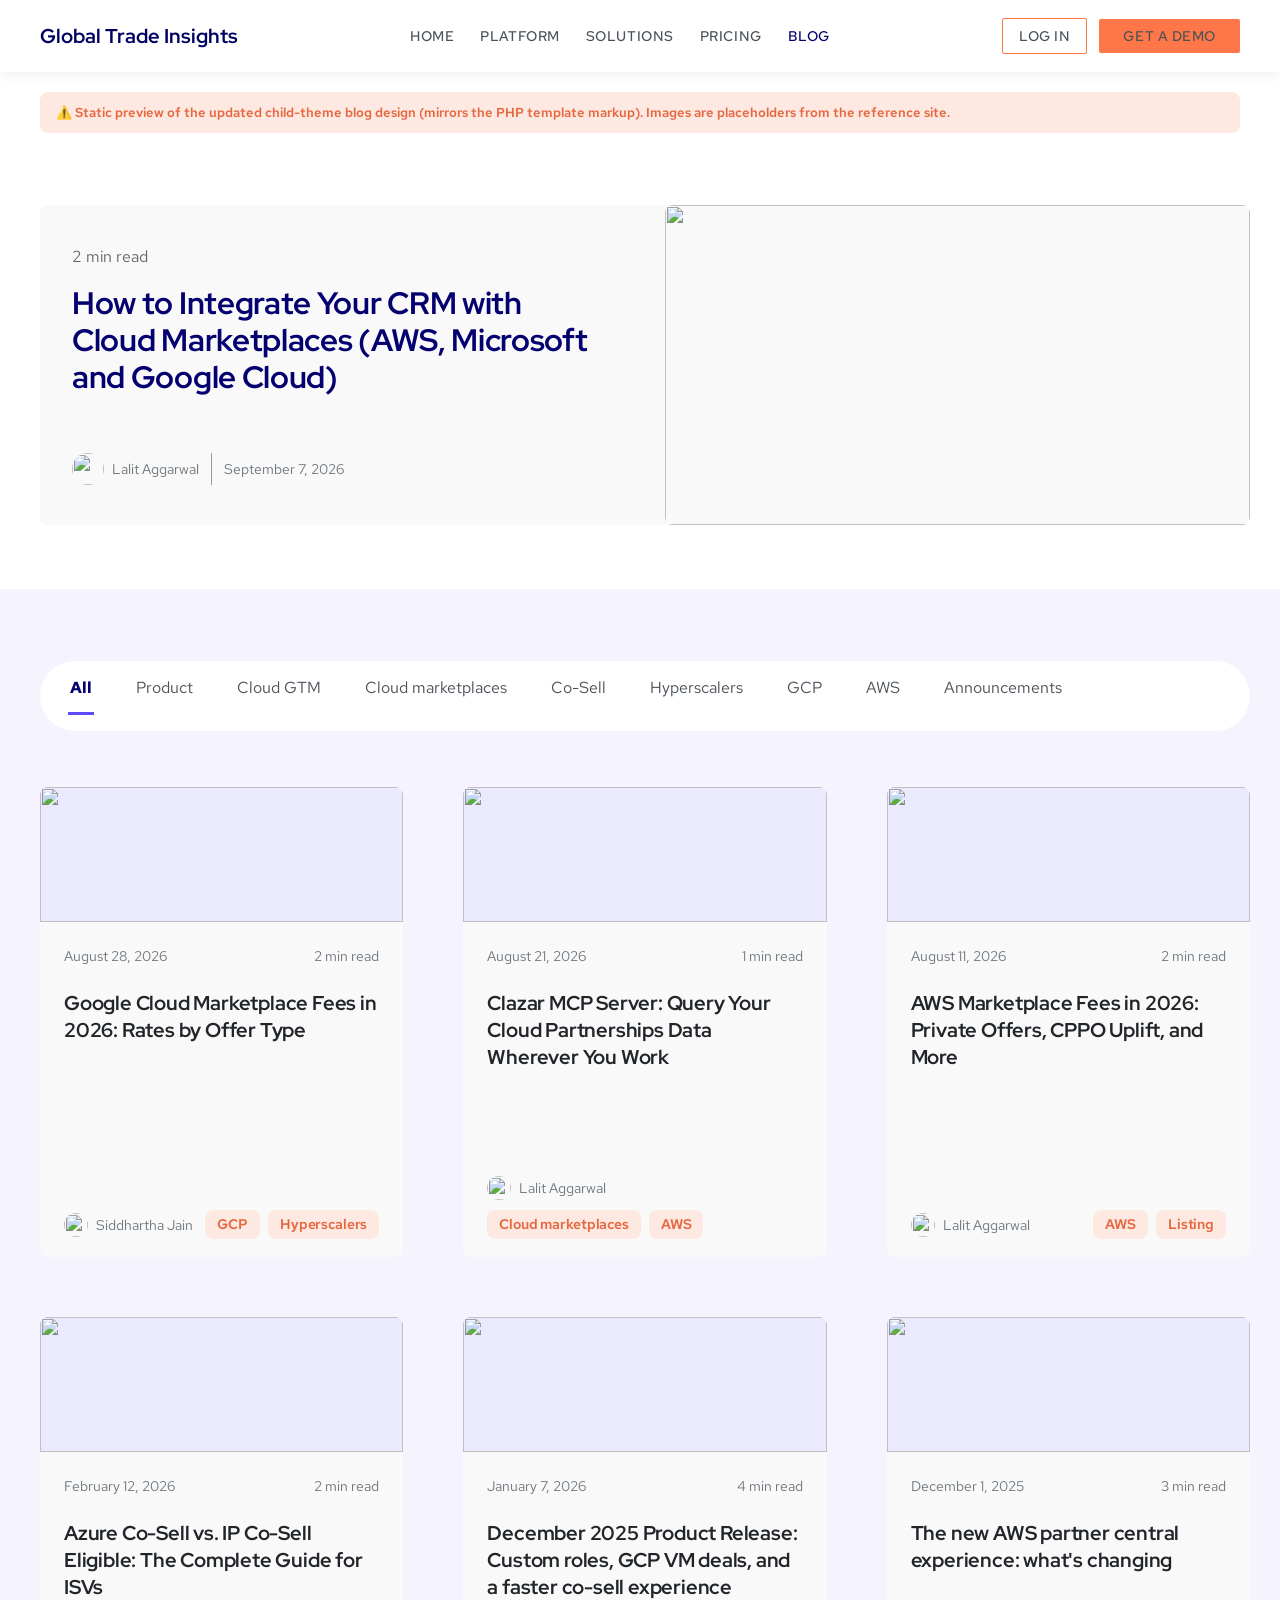
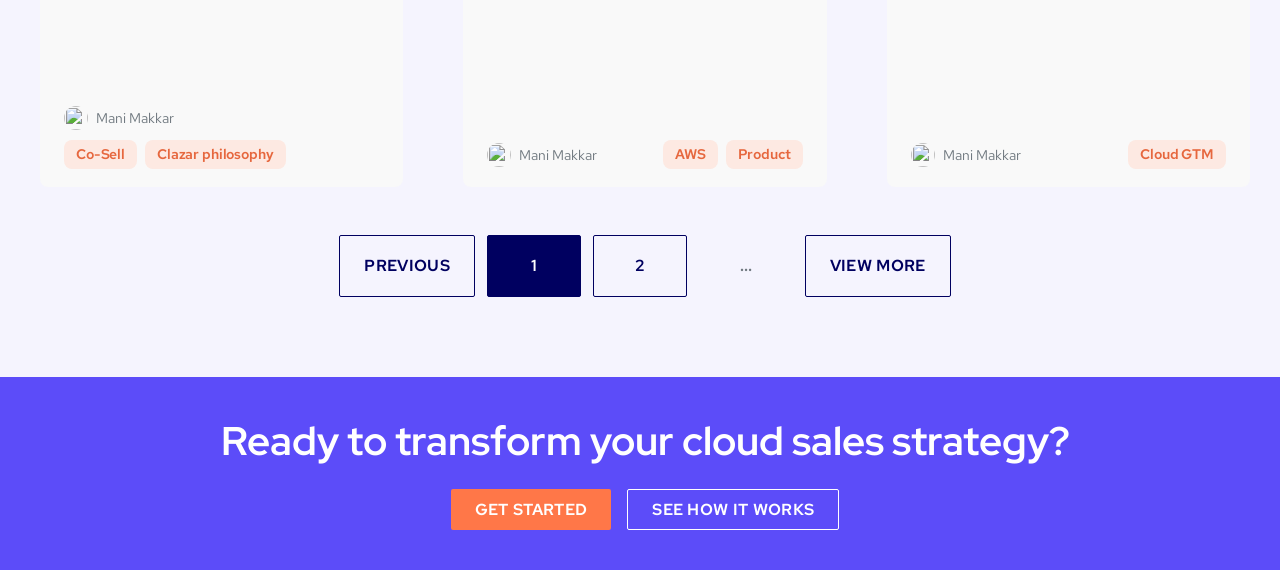
==== commit 99ef7b70: "Rebuild blog design from Clazar production CSS (:root colors, exact structure) - Removed invented la" ====
--- a/preview/index.html
+++ b/preview/index.html
@@ -13,16 +13,16 @@
   /* Demo shell — not part of the theme */
   .demo-nav {
     display: flex; align-items: center; justify-content: space-between;
-    padding: 14px 40px; background: #fff;
+    padding: 18px 40px; background: #fff;
     box-shadow: 0 2px 12px rgba(33,37,41,.08);
-    position: sticky; top: 0; z-index: 50;
+    position: fixed; top: 0; left: 0; right: 0; z-index: 50;
   }
   .demo-logo { font-family: 'Red Hat Display', sans-serif; font-weight: 700; font-size: 20px; color: #000060; }
   .demo-nav ul { display: flex; gap: 26px; list-style: none; margin: 0; padding: 0; }
   .demo-nav a { color: #4a5158; text-decoration: none; font: 500 14px 'Red Hat Text', sans-serif; text-transform: uppercase; letter-spacing: .04em; }
   .demo-login { color:#333; border:1px solid #ff7748; border-radius:2px; padding:8px 16px; font:600 16px 'Red Hat Text',sans-serif; text-transform:uppercase; }
   .demo-cta { background:#ff7748; color:#fff; border-radius:2px; padding:8px 24px; font:600 16px 'Red Hat Text',sans-serif; text-transform:uppercase; letter-spacing:.02em; }
-  .demo-note { margin: 18px 40px 0; padding: 12px 16px; background:#fde9e2; color:#e6673e; border-radius:8px; font:600 13px 'Red Hat Text',sans-serif; }
+  .demo-note { margin: 92px 40px 0; padding: 12px 16px; background:#fde9e2; color:#e6673e; border-radius:8px; font:600 13px 'Red Hat Text',sans-serif; }
 </style>
 </head>
 <body>
@@ -46,31 +46,19 @@
   </div>
 
   <div class="clz-blog">
-    <!-- 1. Section head (lavender) -->
-    <section class="clz-sechead" style="padding-top:72px;padding-bottom:64px;">
-      <div class="clz-container">
-        <div class="clz-sechead-inner">
-          <span class="clz-kicker">Blog</span>
-          <h1 class="clz-blog-title">Navigating Global Trade with Expert Insights</h1>
-          <p class="clz-blog-subtitle">Deep dives, product updates and practical guides for scaling revenue on cloud marketplaces.</p>
-        </div>
-      </div>
-    </section>
-
-    <!-- 2. Featured post (horizontal card) -->
-    <section class="clz-featured-section">
+    <!-- 1. Featured post -->
+    <section class="clz-featured-section" style="padding-top:72px;">
       <div class="clz-container">
         <article class="clz-featured">
           <div class="clz-featured-body">
             <span class="clz-featured-read">2 min read</span>
             <h2 class="clz-featured-title"><a href="single.html">How to Integrate Your CRM with Cloud Marketplaces (AWS, Microsoft and Google Cloud)</a></h2>
-            <p class="clz-featured-excerpt">Learn how to connect your CRM with AWS, Microsoft and Google Cloud marketplaces to automate deals, sync buyers and unlock faster co-sell revenue.</p>
             <div class="clz-featured-meta">
               <span class="clz-author">
                 <img class="clz-avatar" src="https://cdn.prod.website-files.com/64b0046c4185b2b2afecbd3d/6a7c61190384f9b9dbf8b2c8_Lalit%20Aggarwal.png" alt="">
                 <span class="clz-author-name">Lalit Aggarwal</span>
               </span>
-              <span class="clz-post-meta-sep">·</span>
+              <span class="clz-featured-divider"></span>
               <span>September 7, 2026</span>
             </div>
           </div>
@@ -81,7 +69,7 @@
       </div>
     </section>
 
-    <!-- 3. Cards section (light lavender) -->
+    <!-- 2. Cards + filter -->
     <section class="clz-cards-section">
       <div class="clz-container">
         <nav class="clz-filters">
@@ -106,7 +94,7 @@
               <h3 class="clz-card-title"><a href="single.html">Google Cloud Marketplace Fees in 2026: Rates by Offer Type</a></h3>
               <div class="clz-card-foot">
                 <span class="clz-author"><img class="clz-avatar" src="https://cdn.prod.website-files.com/64b0046c4185b2b2afecbd3d/6a7c64f26bb48ff7e44807dc_Siddhartha%20Jain.png" alt=""><span class="clz-author-name">Siddhartha Jain</span></span>
-                <div class="clz-card-tags"><a class="clz-tag" href="#">GCP</a></div>
+                <div class="clz-card-tags"><a class="clz-tag" href="#">GCP</a><a class="clz-tag" href="#">Hyperscalers</a></div>
               </div>
             </div>
           </article>
@@ -120,7 +108,7 @@
               <h3 class="clz-card-title"><a href="single.html">Clazar MCP Server: Query Your Cloud Partnerships Data Wherever You Work</a></h3>
               <div class="clz-card-foot">
                 <span class="clz-author"><img class="clz-avatar" src="https://cdn.prod.website-files.com/64b0046c4185b2b2afecbd3d/6a7c61190384f9b9dbf8b2c8_Lalit%20Aggarwal.png" alt=""><span class="clz-author-name">Lalit Aggarwal</span></span>
-                <div class="clz-card-tags"><a class="clz-tag" href="#">Cloud marketplaces</a></div>
+                <div class="clz-card-tags"><a class="clz-tag" href="#">Cloud marketplaces</a><a class="clz-tag" href="#">AWS</a></div>
               </div>
             </div>
           </article>
@@ -134,7 +122,7 @@
               <h3 class="clz-card-title"><a href="single.html">AWS Marketplace Fees in 2026: Private Offers, CPPO Uplift, and More</a></h3>
               <div class="clz-card-foot">
                 <span class="clz-author"><img class="clz-avatar" src="https://cdn.prod.website-files.com/64b0046c4185b2b2afecbd3d/6a7c61190384f9b9dbf8b2c8_Lalit%20Aggarwal.png" alt=""><span class="clz-author-name">Lalit Aggarwal</span></span>
-                <div class="clz-card-tags"><a class="clz-tag" href="#">AWS</a></div>
+                <div class="clz-card-tags"><a class="clz-tag" href="#">AWS</a><a class="clz-tag" href="#">Listing</a></div>
               </div>
             </div>
           </article>
@@ -148,7 +136,7 @@
               <h3 class="clz-card-title"><a href="single.html">Azure Co-Sell vs. IP Co-Sell Eligible: The Complete Guide for ISVs</a></h3>
               <div class="clz-card-foot">
                 <span class="clz-author"><img class="clz-avatar" src="https://cdn.prod.website-files.com/64b0046c4185b2b2afecbd3d/67076a7bd09c5b388b7690b4_Mani.jpg" alt=""><span class="clz-author-name">Mani Makkar</span></span>
-                <div class="clz-card-tags"><a class="clz-tag" href="#">Co-Sell</a></div>
+                <div class="clz-card-tags"><a class="clz-tag" href="#">Co-Sell</a><a class="clz-tag" href="#">Clazar philosophy</a></div>
               </div>
             </div>
           </article>
@@ -162,7 +150,7 @@
               <h3 class="clz-card-title"><a href="single.html">December 2025 Product Release: Custom roles, GCP VM deals, and a faster co-sell experience</a></h3>
               <div class="clz-card-foot">
                 <span class="clz-author"><img class="clz-avatar" src="https://cdn.prod.website-files.com/64b0046c4185b2b2afecbd3d/67076a7bd09c5b388b7690b4_Mani.jpg" alt=""><span class="clz-author-name">Mani Makkar</span></span>
-                <div class="clz-card-tags"><a class="clz-tag" href="#">Product</a></div>
+                <div class="clz-card-tags"><a class="clz-tag" href="#">AWS</a><a class="clz-tag" href="#">Product</a></div>
               </div>
             </div>
           </article>
@@ -185,11 +173,10 @@
         <div class="clz-pagination">
           <nav class="navigation pagination">
             <div class="nav-links">
+              <a class="prev page-numbers" href="#">Previous</a>
               <span aria-current="page" class="page-numbers current">1</span>
               <a class="page-numbers" href="#">2</a>
-              <a class="page-numbers" href="#">3</a>
               <span class="page-numbers dots">…</span>
-              <a class="page-numbers" href="#">8</a>
               <a class="next page-numbers" href="#">View more</a>
             </div>
           </nav>
@@ -197,14 +184,14 @@
       </div>
     </section>
 
-    <!-- 4. Purple CTA -->
+    <!-- 3. Purple CTA -->
     <section class="clz-cta">
       <div class="clz-container">
         <div class="clz-cta-inner">
-          <h2 class="clz-cta-title">Get the latest insights in your inbox</h2>
+          <h2 class="clz-cta-title">Ready to transform your cloud sales strategy?</h2>
           <div class="clz-cta-actions">
             <a class="clz-btn clz-btn--orange" href="#">Get started</a>
-            <a class="clz-btn clz-btn--ghost" href="#">See all articles</a>
+            <a class="clz-btn clz-btn--ghost" href="#">See how it works</a>
           </div>
         </div>
       </div>
--- a/siteorigin-corp-child/style.css
+++ b/siteorigin-corp-child/style.css
@@ -12,61 +12,52 @@
 */
 
 /* ==========================================================================
-   Clazar-style blog design — SiteOrigin Corp child theme
-   Design system reverse-engineered from clazar.io/blog production CSS
-   (Red Hat Display / Red Hat Text, lavender sections, gray cards,
-    indigo headings, purple + orange accents).
+   Clazar.io/blog design — reproduced from the site's production stylesheet
+   (colors taken from the live :root variables, fonts & spacing from the
+    blog-specific classes: blog-pinned / blog-head-bar / blog-cards).
    ========================================================================== */
 
 :root {
-	/* Brand */
-	--clz-indigo:    #040070;   /* primary heading color */
-	--clz-indigo-2:  #05008c;   /* hero heading */
-	--clz-navy:      #000060;   /* buttons / active states */
-	--clz-purple:    #5c4cf9;   /* purple accent */
-	--clz-purple-2:  #5a4df5;
-	--clz-purple-3:  #6867b8;
-	--clz-orange:    #ff7748;   /* CTA orange */
-	--clz-orange-2:  #e6673e;   /* active link / tag text */
-	--clz-orange-3:  #cc5936;   /* dark orange hover */
-	--clz-orange-soft:#fde9e2;  /* tag background */
-
-	/* Backgrounds */
-	--clz-lavender:   #dedbfd;  /* section head */
-	--clz-lavender-2: #f5f4fe;  /* cards section */
-	--clz-lavender-3: #ebe9fd;  /* suggested */
-	--clz-gray-bg:    #f8f8fd;  /* related / gray sections */
-	--clz-card-bg:    #f9f9f9;  /* card */
+	--clz-black-1:    #212529;
+	--clz-black-2:    #343b41;
+	--clz-black-3:    #202428;
+	--clz-indigo:     #05008c;
+	--clz-indigo-2:   #040070;
+	--clz-navy:       #000060;
+	--clz-purple:     #5c4cf9;
+	--clz-orange:     #ff7748;
+	--clz-orange-2:   #e6673e;
+	--clz-orange-3:   #cc5936;
+	--clz-orange-tag: #fde9e2;
+	--clz-teal:       #00b2d1;
+	--clz-teal-2:     #009ab3;
+	--clz-blue:       #0080ff;
+	--clz-green:      #38b784;
+
+	--clz-gray-1:  #6e777e;
+	--clz-gray-2:  #aeb6be;
+	--clz-gray-3:  #4a5158;
+	--clz-gray-4:  #666;
+	--clz-gray-5:  #4d4d4d;
+	--clz-white:   #ffffff;
+
+	--clz-lavender:   #dedbfd;
+	--clz-lavender-2: #f5f4fe;
+	--clz-lavender-3: #ebe9fd;
+	--clz-gray-bg:    #f8f8fd;
+	--clz-card-bg:    #f9f9f9;
 	--clz-card-hover: #f2f2f2;
 
-	/* Text */
-	--clz-text:   #4a5158;  /* body gray */
-	--clz-muted:  #6e777e;
-	--clz-faint:  #8f979e;
-	--clz-black:  #1a1a1a;
-	--clz-white:  #ffffff;
-
-	/* Auxiliary */
-	--clz-teal:   #00b2d1;  /* back button */
-	--clz-blue:   #0080ff;  /* blue links */
-	--clz-yellow: #ffbd12;
-
-	/* Fonts */
-	--clz-font-head: "Red Hat Display", "Figtree", -apple-system, BlinkMacSystemFont, "Segoe UI", sans-serif;
-	--clz-font-hero: "Figtree", "Red Hat Display", -apple-system, BlinkMacSystemFont, "Segoe UI", sans-serif;
-	--clz-font-body: "Red Hat Text", -apple-system, BlinkMacSystemFont, "Segoe UI", sans-serif;
-
-	--clz-container: 1206px;
+	--clz-font-head: "Red Hat Display", "Figtree", sans-serif;
+	--clz-font-body: "Red Hat Text", sans-serif;
+
+	--clz-container: 1210px;
 	--clz-radius: 8px;
 }
 
 /* --------------------------------------------------------------------------
-   0. Full-width blog area
-   -------------------------------------------------------------------------- */
-
-html, body {
-	overflow-x: hidden;
-}
+   0. Layout — full-bleed sections (Clazar blog is full width, no sidebar)
+   -------------------------------------------------------------------------- */
 
 body.blog .content-area,
 body.archive .content-area,
@@ -108,9 +99,10 @@
 .clz-blog,
 .clz-single {
 	font-family: var(--clz-font-body);
-	color: var(--clz-text);
+	color: var(--clz-black-1);
+	font-size: 16px;
+	line-height: 150%;
 	-webkit-font-smoothing: antialiased;
-	line-height: 150%;
 }
 
 .clz-blog a,
@@ -119,106 +111,54 @@
 }
 
 /* --------------------------------------------------------------------------
-   1. Section head (lavender)
-   -------------------------------------------------------------------------- */
-
-.clz-sechead {
-	background-color: var(--clz-lavender);
-	padding-top: 120px;
-	padding-bottom: 88px;
-	text-align: center;
-	overflow: visible;
-}
-
-.clz-sechead-inner {
-	display: flex;
-	flex-direction: column;
-	align-items: center;
-	gap: 16px;
-	max-width: 820px;
-	margin: 0 auto;
-}
-
-.clz-kicker {
-	display: inline-flex;
-	align-items: center;
-	gap: 8px;
-	color: var(--clz-indigo);
-	font-family: var(--clz-font-body);
-	font-size: 14px;
-	font-weight: 700;
-	line-height: 130%;
-}
-
-.clz-kicker::before {
-	content: "";
-	width: 6px;
-	height: 6px;
-	border-radius: 50%;
-	background-color: var(--clz-orange);
-}
-
-.clz-blog-title {
-	margin: 0;
-	color: var(--clz-indigo-2);
-	font-family: var(--clz-font-hero);
-	font-size: 44px;
-	font-weight: 700;
-	line-height: 125%;
-	letter-spacing: -0.02em;
-}
-
-.clz-blog-subtitle {
-	margin: 0;
-	max-width: 640px;
-	color: var(--clz-muted);
-	font-size: 17px;
-	line-height: 150%;
-}
-
-/* --------------------------------------------------------------------------
-   2. Featured post (horizontal card)
+   1. Featured post (blog-pinned)
    -------------------------------------------------------------------------- */
 
 .clz-featured-section {
-	background-color: var(--clz-lavender);
-	padding-bottom: 80px;
+	background-color: var(--clz-white);
+	padding: 120px 0 64px;
 }
 
 .clz-featured {
 	display: grid;
 	grid-template-columns: minmax(0, 1fr) minmax(0, 1fr);
+	grid-gap: 40px;
 	background-color: var(--clz-card-bg);
 	border-radius: var(--clz-radius);
-	overflow: hidden;
+	padding: 8px;
+	transition: background-color 0.2s ease;
+}
+
+.clz-featured:hover {
+	background-color: var(--clz-card-hover);
 }
 
 .clz-featured-body {
 	display: flex;
 	flex-direction: column;
 	align-items: flex-start;
-	gap: 18px;
-	padding: 40px 44px;
+	gap: 16px;
+	padding: 32px 24px 32px 24px;
 }
 
 .clz-featured-read {
-	color: var(--clz-faint);
-	font-size: 14px;
-	line-height: 20px;
+	color: var(--clz-gray-4);
+	font-size: 16px;
+	line-height: 150%;
+	letter-spacing: -0.01em;
 }
 
 .clz-featured-title {
 	margin: 0;
-	color: var(--clz-indigo);
-	font-family: var(--clz-font-head);
-	font-size: clamp(24px, 2.6vw, 34px);
+	font-family: var(--clz-font-head);
+	font-size: clamp(24px, 2.4vw, 32px);
 	font-weight: 700;
 	line-height: 120%;
 	letter-spacing: -0.01em;
 }
 
 .clz-featured-title a {
-	color: inherit;
+	color: var(--clz-indigo-2);
 }
 
 .clz-featured-title a:hover {
@@ -231,23 +171,34 @@
 	align-items: center;
 	gap: 12px;
 	margin-top: auto;
-	color: var(--clz-muted);
+	color: var(--clz-gray-1);
 	font-size: 14px;
 	line-height: 20px;
 }
 
-.clz-featured-excerpt {
-	margin: 0;
-	color: var(--clz-text);
-	font-size: 16px;
-	line-height: 160%;
+.clz-featured-meta .clz-avatar {
+	width: 32px;
+	height: 32px;
+}
+
+.clz-featured-meta .clz-author-name {
+	color: var(--clz-gray-1);
+	font-size: 14px;
+}
+
+.clz-featured-divider {
+	width: 1px;
+	height: 32px;
+	background-color: #999;
 }
 
 .clz-featured-media {
 	display: block;
 	position: relative;
+	border-radius: var(--clz-radius);
+	overflow: hidden;
 	min-height: 320px;
-	height: 100%;
+	margin: -8px -8px -8px 0;
 }
 
 .clz-featured-media img {
@@ -259,45 +210,45 @@
 }
 
 /* --------------------------------------------------------------------------
-   3. Cards section (light lavender)
+   2. Cards section (light lavender)
    -------------------------------------------------------------------------- */
 
 .clz-cards-section {
 	background-color: var(--clz-lavender-2);
-	padding-top: 40px;
-	padding-bottom: 80px;
-}
-
-/* Filter pill bar */
+	padding: 72px 0 80px;
+}
+
+/* Category filter bar (blog-head-bar) */
 
 .clz-filters {
 	display: flex;
 	flex-wrap: wrap;
-	align-items: center;
-	gap: 4px 28px;
+	align-items: stretch;
+	gap: 8px 40px;
 	background-color: var(--clz-white);
 	border-radius: 46px;
 	padding: 16px 28px;
-	margin-bottom: 48px;
+	margin-bottom: 56px;
 }
 
 .clz-filter {
-	color: var(--clz-text);
+	position: relative;
+	color: var(--clz-gray-3);
 	font-family: var(--clz-font-body);
 	font-size: 16px;
-	font-weight: 400;
 	line-height: 22px;
-	padding: 6px 2px;
+	text-decoration: none;
+	padding: 0 2px 13px;
 	border-bottom: 3px solid transparent;
-	transition: color 0.2s ease, border-color 0.2s ease;
+	transition: color 0.2s ease;
 }
 
 .clz-filter:hover {
-	color: var(--clz-indigo);
+	color: var(--clz-indigo-2);
 }
 
 .clz-filter.is-active {
-	color: var(--clz-indigo);
+	color: var(--clz-indigo-2);
 	border-bottom-color: var(--clz-purple);
 	font-weight: 700;
 }
@@ -316,8 +267,8 @@
 	background-color: var(--clz-card-bg);
 	border-radius: var(--clz-radius);
 	overflow: hidden;
-	color: var(--clz-black);
-	transition: background-color 0.25s ease;
+	color: var(--clz-black-1);
+	transition: background-color 0.2s ease;
 }
 
 .clz-card:hover {
@@ -338,11 +289,6 @@
 	width: 100%;
 	height: 100%;
 	object-fit: cover;
-	transition: transform 0.5s cubic-bezier(0.22, 1, 0.36, 1);
-}
-
-.clz-card:hover .clz-card-media img {
-	transform: scale(1.05);
 }
 
 .clz-card-body {
@@ -359,19 +305,18 @@
 	justify-content: space-between;
 	align-items: center;
 	gap: 12px;
-	color: var(--clz-muted);
+	color: var(--clz-gray-1);
 	font-size: 14px;
 	line-height: 20px;
 }
 
 .clz-card-read {
-	color: var(--clz-faint);
+	color: var(--clz-gray-1);
 	white-space: nowrap;
 }
 
 .clz-card-title {
 	margin: 0;
-	color: var(--clz-black);
 	font-family: var(--clz-font-head);
 	font-size: 20px;
 	font-weight: 700;
@@ -380,7 +325,7 @@
 }
 
 .clz-card-title a {
-	color: inherit;
+	color: var(--clz-black-1);
 }
 
 .clz-card-title a:hover {
@@ -418,34 +363,24 @@
 }
 
 .clz-author-name {
-	color: var(--clz-muted);
+	color: var(--clz-gray-1);
 	font-size: 14px;
-	font-weight: 400;
 	line-height: 20px;
 }
 
-.clz-featured-meta .clz-avatar {
-	width: 32px;
-	height: 32px;
-}
-
-.clz-featured-meta .clz-author-name {
-	color: var(--clz-muted);
-	font-size: 14px;
-}
-
-/* Category tag pill (orange, Clazar style) */
+/* Category tag pill (orange) */
 
 .clz-tag {
 	display: inline-flex;
 	align-items: center;
 	color: var(--clz-orange-2);
-	background-color: var(--clz-orange-soft);
+	background-color: var(--clz-orange-tag);
 	border-radius: var(--clz-radius);
 	padding: 4px 12px;
 	font-size: 14px;
 	font-weight: 600;
 	line-height: 150%;
+	letter-spacing: -0.00875rem;
 	transition: background-color 0.2s ease, color 0.2s ease;
 }
 
@@ -455,28 +390,7 @@
 }
 
 /* --------------------------------------------------------------------------
-   3b. Placeholder (posts without a featured image)
-   -------------------------------------------------------------------------- */
-
-.clz-ph {
-	display: block;
-	position: absolute;
-	inset: 0;
-	width: 100%;
-	height: 100%;
-	background:
-		radial-gradient(120% 120% at 20% 10%, rgba(255, 119, 72, 0.25), transparent 45%),
-		radial-gradient(120% 120% at 90% 90%, rgba(92, 76, 249, 0.30), transparent 50%),
-		linear-gradient(135deg, #040070 0%, #05008c 55%, #5c4cf9 100%);
-}
-
-.clz-card-media,
-.clz-featured-media {
-	background-color: var(--clz-lavender-3);
-}
-
-/* --------------------------------------------------------------------------
-   4. Pagination ("View more")
+   3. Pagination
    -------------------------------------------------------------------------- */
 
 .clz-pagination {
@@ -486,6 +400,7 @@
 
 .clz-pagination .nav-links {
 	display: flex;
+	flex-wrap: wrap;
 	justify-content: center;
 	align-items: center;
 	gap: 12px;
@@ -497,50 +412,50 @@
 	justify-content: center;
 	min-width: 44px;
 	height: 44px;
-	padding: 0 14px;
-	color: var(--clz-indigo);
+	padding: 8px 24px;
+	color: var(--clz-navy);
 	border: 1px solid var(--clz-navy);
 	border-radius: 2px;
 	font-size: 16px;
 	font-weight: 600;
 	line-height: 120%;
-	transition: background-color 0.2s ease, color 0.2s ease, transform 0.2s ease;
+	letter-spacing: 0.02em;
+	text-transform: uppercase;
+	transition: transform 0.2s ease, background-color 0.2s ease, color 0.2s ease;
 }
 
 .clz-pagination .page-numbers:hover {
-	transform: scale(1.05);
-	background-color: var(--clz-indigo);
+	transform: scale(1.1);
+	background-color: var(--clz-navy);
 	color: var(--clz-white);
 }
 
 .clz-pagination .page-numbers.current {
-	background-color: var(--clz-indigo);
+	background-color: var(--clz-navy);
 	color: var(--clz-white);
-	border-color: var(--clz-indigo);
+	border-color: var(--clz-navy);
 }
 
 .clz-pagination .page-numbers.dots {
 	border-color: transparent;
 	background: transparent;
-	color: var(--clz-text);
+	color: var(--clz-gray-1);
 }
 
 .clz-empty {
 	padding: 60px 0;
 	font-size: 16px;
 	text-align: center;
-	color: var(--clz-text);
-}
-
-/* --------------------------------------------------------------------------
-   5. Purple CTA band (blog)
+	color: var(--clz-gray-1);
+}
+
+/* --------------------------------------------------------------------------
+   4. Purple CTA band
    -------------------------------------------------------------------------- */
 
 .clz-cta {
 	background-color: var(--clz-purple);
-	color: var(--clz-white);
-	padding-top: 40px;
-	padding-bottom: 40px;
+	padding: 40px 0;
 }
 
 .clz-cta-inner {
@@ -548,7 +463,7 @@
 	flex-direction: column;
 	align-items: center;
 	justify-content: center;
-	gap: 20px;
+	gap: 24px;
 	text-align: center;
 }
 
@@ -556,10 +471,9 @@
 	margin: 0;
 	color: var(--clz-white);
 	font-family: var(--clz-font-head);
-	font-size: clamp(26px, 3vw, 36px);
+	font-size: clamp(28px, 3.2vw, 40px);
 	font-weight: 700;
 	line-height: 120%;
-	letter-spacing: -0.01em;
 }
 
 .clz-cta-actions {
@@ -585,7 +499,7 @@
 }
 
 .clz-btn:hover {
-	transform: scale(1.05);
+	transform: scale(1.1);
 }
 
 .clz-btn--orange {
@@ -604,40 +518,40 @@
 }
 
 /* --------------------------------------------------------------------------
-   6. Archive header
-   -------------------------------------------------------------------------- */
-
-.clz-archive-head {
+   5. Archive header (lavender)
+   -------------------------------------------------------------------------- */
+
+.clz-archive-head-section {
+	background-color: var(--clz-lavender);
+	padding: 130px 0 64px;
 	text-align: center;
-	margin-bottom: 40px;
 }
 
 .clz-archive-title {
-	margin: 0 0 12px;
-	color: var(--clz-indigo-2);
-	font-family: var(--clz-font-hero);
-	font-size: 44px;
+	margin: 0;
+	color: var(--clz-indigo);
+	font-family: var(--clz-font-head);
+	font-size: clamp(32px, 4vw, 44px);
 	font-weight: 700;
 	line-height: 125%;
 	letter-spacing: -0.02em;
 }
 
 .clz-archive-desc {
-	margin: 0 auto;
+	margin: 12px auto 0;
 	max-width: 640px;
-	color: var(--clz-muted);
+	color: var(--clz-gray-1);
 	font-size: 16px;
 	line-height: 150%;
 }
 
 /* --------------------------------------------------------------------------
-   7. Single post
+   6. Single post
    -------------------------------------------------------------------------- */
 
 .clz-single-section {
 	background-color: var(--clz-white);
-	padding-top: 64px;
-	padding-bottom: 80px;
+	padding: 56px 0 64px;
 }
 
 .clz-single {
@@ -652,31 +566,30 @@
 	font-size: 16px;
 	font-weight: 600;
 	line-height: 150%;
+	letter-spacing: -0.01em;
+	margin-bottom: 28px;
+}
+
+.clz-back:hover {
+	color: var(--clz-indigo-2);
+}
+
+.clz-post-head {
 	margin-bottom: 32px;
-	letter-spacing: -0.01em;
-	transition: color 0.2s ease;
-}
-
-.clz-back:hover {
-	color: var(--clz-indigo);
-}
-
-.clz-post-head {
-	margin-bottom: 40px;
 }
 
 .clz-post-tags {
 	display: flex;
 	flex-wrap: wrap;
 	gap: 10px;
-	margin-bottom: 22px;
+	margin-bottom: 20px;
 }
 
 .clz-post-title {
-	margin: 0 0 24px;
-	color: var(--clz-indigo);
-	font-family: var(--clz-font-head);
-	font-size: clamp(30px, 4.4vw, 46px);
+	margin: 0 0 22px;
+	color: var(--clz-indigo-2);
+	font-family: var(--clz-font-head);
+	font-size: clamp(32px, 4.4vw, 46px);
 	font-weight: 700;
 	line-height: 115%;
 	letter-spacing: -0.02em;
@@ -687,7 +600,7 @@
 	flex-wrap: wrap;
 	align-items: center;
 	gap: 12px;
-	color: var(--clz-muted);
+	color: var(--clz-gray-1);
 	font-size: 15px;
 	line-height: 22px;
 }
@@ -698,11 +611,11 @@
 }
 
 .clz-post-meta-sep {
-	color: var(--clz-faint);
+	color: var(--clz-gray-2);
 }
 
 .clz-post-featured {
-	margin: 0 0 44px;
+	margin: 0 0 40px;
 }
 
 .clz-post-featured img {
@@ -713,28 +626,28 @@
 }
 
 .clz-post-content {
-	color: var(--clz-text);
 	font-family: var(--clz-font-body);
 	font-size: 18px;
 	line-height: 150%;
+	color: #333;
+	letter-spacing: -0.01125rem;
 }
 
 .clz-post-content p {
-	margin: 0 0 24px;
+	margin: 24px 0;
 }
 
 .clz-post-content h2 {
-	color: var(--clz-indigo);
+	color: var(--clz-navy);
 	font-family: var(--clz-font-head);
 	font-size: 32px;
 	font-weight: 700;
 	line-height: 120%;
 	margin: 40px 0 24px;
-	letter-spacing: -0.01em;
 }
 
 .clz-post-content h3 {
-	color: var(--clz-text);
+	color: #1a1a1a;
 	font-family: var(--clz-font-head);
 	font-size: 22px;
 	font-weight: 500;
@@ -743,7 +656,7 @@
 }
 
 .clz-post-content h4 {
-	color: var(--clz-indigo);
+	color: var(--clz-navy);
 	font-family: var(--clz-font-head);
 	font-size: 18px;
 	font-weight: 700;
@@ -751,7 +664,7 @@
 }
 
 .clz-post-content a {
-	color: var(--clz-black);
+	color: var(--clz-black-1);
 	text-decoration: underline;
 }
 
@@ -761,15 +674,20 @@
 
 .clz-post-content blockquote,
 .clz-post-content .wp-block-quote {
-	color: var(--clz-indigo);
+	color: var(--clz-navy);
 	border-left: 4px solid var(--clz-orange);
 	margin: 24px 0;
 	padding: 0 0 0 16px;
+	font-family: var(--clz-font-body);
+	font-size: 18px;
 	font-weight: 600;
-}
-
-.clz-post-content blockquote p {
-	color: var(--clz-indigo);
+	line-height: 150%;
+	letter-spacing: -0.01125rem;
+}
+
+.clz-post-content blockquote p,
+.clz-post-content .wp-block-quote p {
+	color: var(--clz-navy);
 }
 
 .clz-post-content ul,
@@ -794,30 +712,29 @@
 }
 
 .clz-post-content figcaption {
-	color: var(--clz-text);
+	color: var(--clz-gray-3);
 	font-size: 14px;
 	line-height: 22px;
 	margin-top: 8px;
-}
-
-/* --------------------------------------------------------------------------
-   8. Related posts
+	text-align: center;
+}
+
+/* --------------------------------------------------------------------------
+   7. Related posts
    -------------------------------------------------------------------------- */
 
 .clz-related-section {
 	background-color: var(--clz-gray-bg);
-	padding-top: 72px;
-	padding-bottom: 72px;
+	padding: 72px 0;
 }
 
 .clz-related-title {
 	margin: 0 0 32px;
-	color: var(--clz-indigo);
+	color: var(--clz-indigo-2);
 	font-family: var(--clz-font-head);
 	font-size: 30px;
 	font-weight: 700;
 	line-height: 120%;
-	letter-spacing: -0.01em;
 	text-align: center;
 }
 
@@ -827,7 +744,7 @@
 }
 
 /* --------------------------------------------------------------------------
-   9. Post navigation / author box / comments (gentle restyle)
+   8. Post navigation / author box / comments
    -------------------------------------------------------------------------- */
 
 .clz-single .post-navigation {
@@ -841,7 +758,7 @@
 }
 
 .clz-single .nav-links a {
-	color: var(--clz-indigo);
+	color: var(--clz-indigo-2);
 	font-weight: 600;
 }
 
@@ -867,14 +784,30 @@
 .clz-single .comments-area .comment-reply-title,
 .clz-single .comments-area .comments-title {
 	font-family: var(--clz-font-head);
-	color: var(--clz-indigo);
+	color: var(--clz-indigo-2);
+}
+
+/* --------------------------------------------------------------------------
+   9. Placeholder (posts without featured image)
+   -------------------------------------------------------------------------- */
+
+.clz-ph {
+	display: block;
+	position: absolute;
+	inset: 0;
+	width: 100%;
+	height: 100%;
+	background:
+		radial-gradient(120% 120% at 20% 10%, rgba(255, 119, 72, 0.22), transparent 45%),
+		radial-gradient(120% 120% at 90% 90%, rgba(92, 76, 249, 0.28), transparent 50%),
+		linear-gradient(135deg, #040070 0%, #05008c 55%, #5c4cf9 100%);
 }
 
 /* --------------------------------------------------------------------------
    10. Responsive
    -------------------------------------------------------------------------- */
 
-@media (max-width: 1024px) {
+@media (max-width: 991px) {
 	.clz-grid,
 	.clz-grid--related {
 		grid-template-columns: repeat(2, minmax(0, 1fr));
@@ -883,6 +816,7 @@
 
 	.clz-featured {
 		grid-template-columns: 1fr;
+		padding: 0;
 	}
 
 	.clz-featured-body {
@@ -890,8 +824,10 @@
 	}
 
 	.clz-featured-media {
+		order: 0;
+		margin: 0;
 		min-height: 260px;
-		order: 0;
+		border-radius: var(--clz-radius) var(--clz-radius) 0 0;
 	}
 }
 
@@ -901,14 +837,12 @@
 		padding-right: 20px;
 	}
 
-	.clz-sechead {
-		padding-top: 80px;
-		padding-bottom: 60px;
-	}
-
-	.clz-blog-title,
-	.clz-archive-title {
-		font-size: 32px;
+	.clz-featured-section {
+		padding: 72px 0 48px;
+	}
+
+	.clz-cards-section {
+		padding: 48px 0 56px;
 	}
 
 	.clz-grid,
@@ -918,11 +852,11 @@
 	}
 
 	.clz-featured-body {
-		padding: 24px;
+		padding: 20px;
 	}
 
 	.clz-featured-media {
-		min-height: 220px;
+		min-height: 200px;
 	}
 
 	.clz-card-media {
@@ -931,7 +865,7 @@
 
 	.clz-filters {
 		border-radius: 24px;
-		gap: 2px 20px;
+		gap: 4px 20px;
 		padding: 14px 18px;
 	}
 
@@ -946,7 +880,7 @@
 
 @media (prefers-reduced-motion: reduce) {
 	.clz-card,
-	.clz-card-media img,
+	.clz-featured,
 	.clz-filter,
 	.clz-btn,
 	.clz-back,
